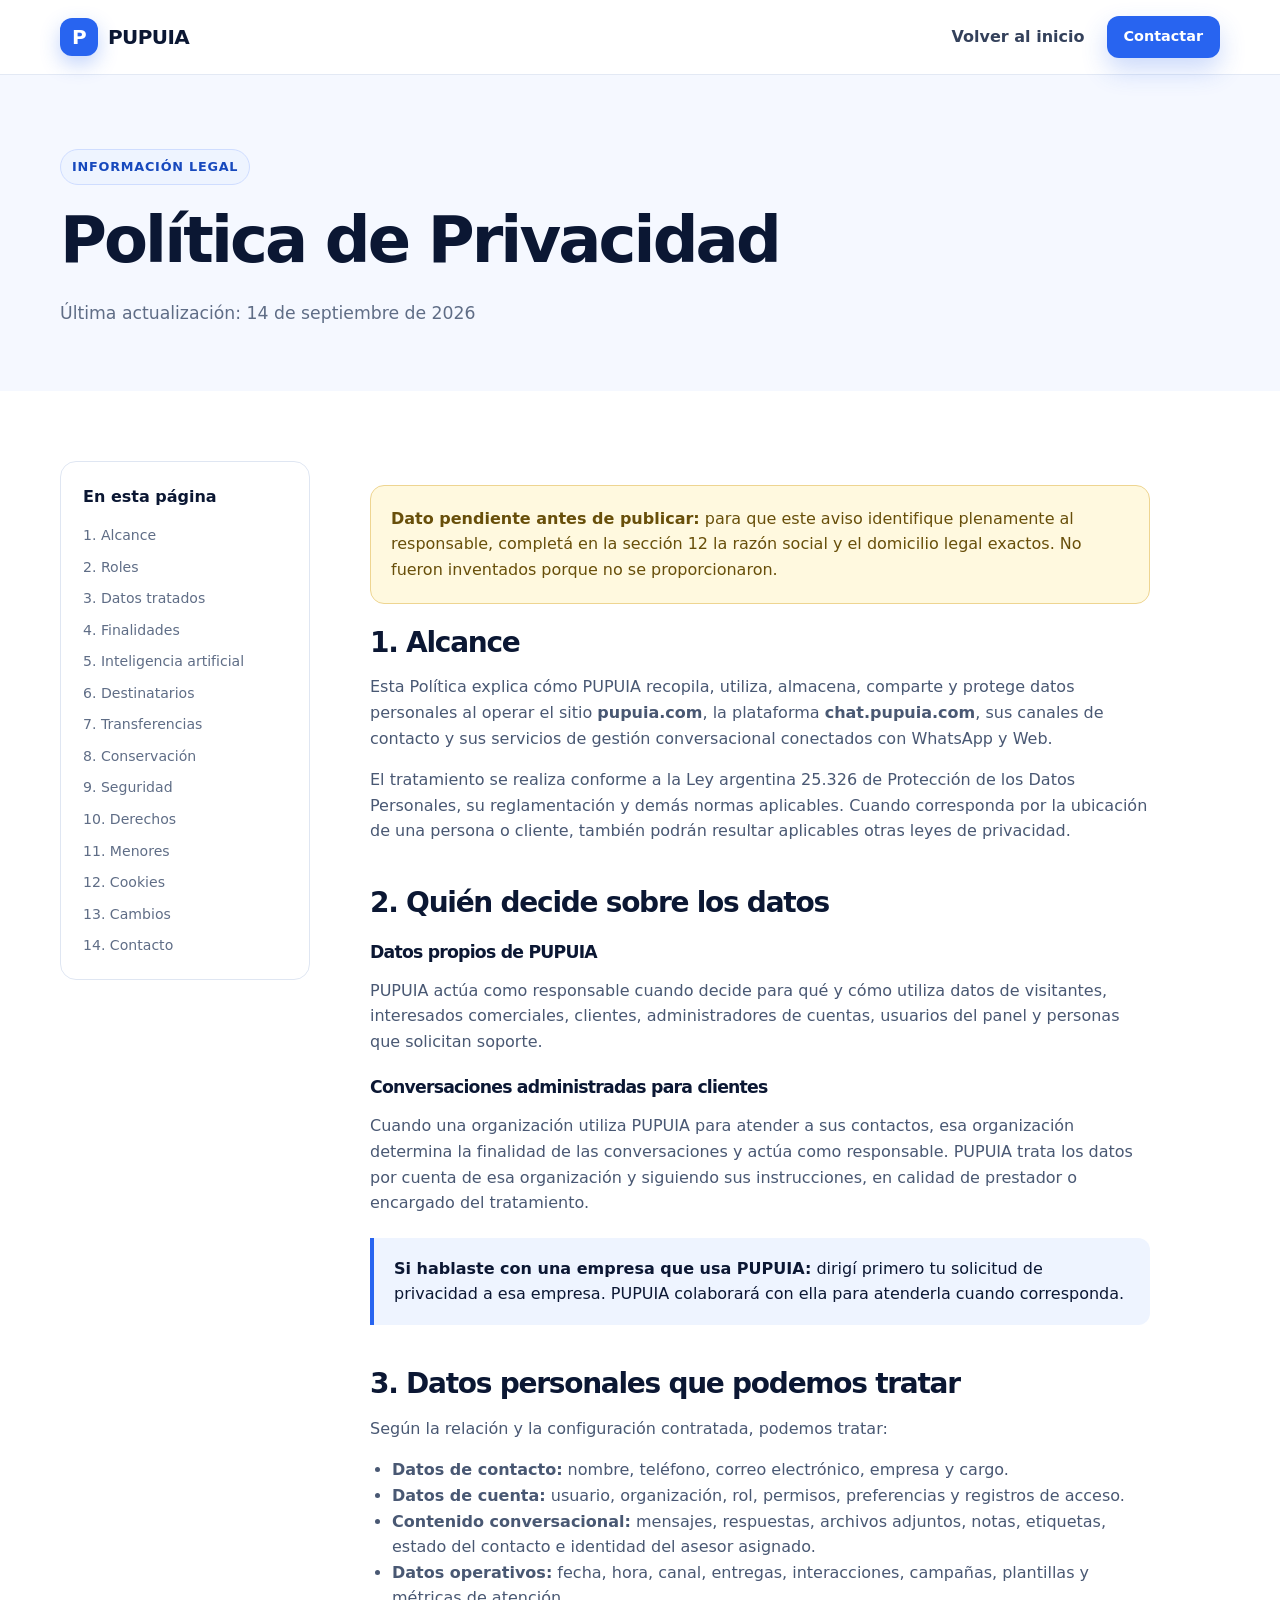
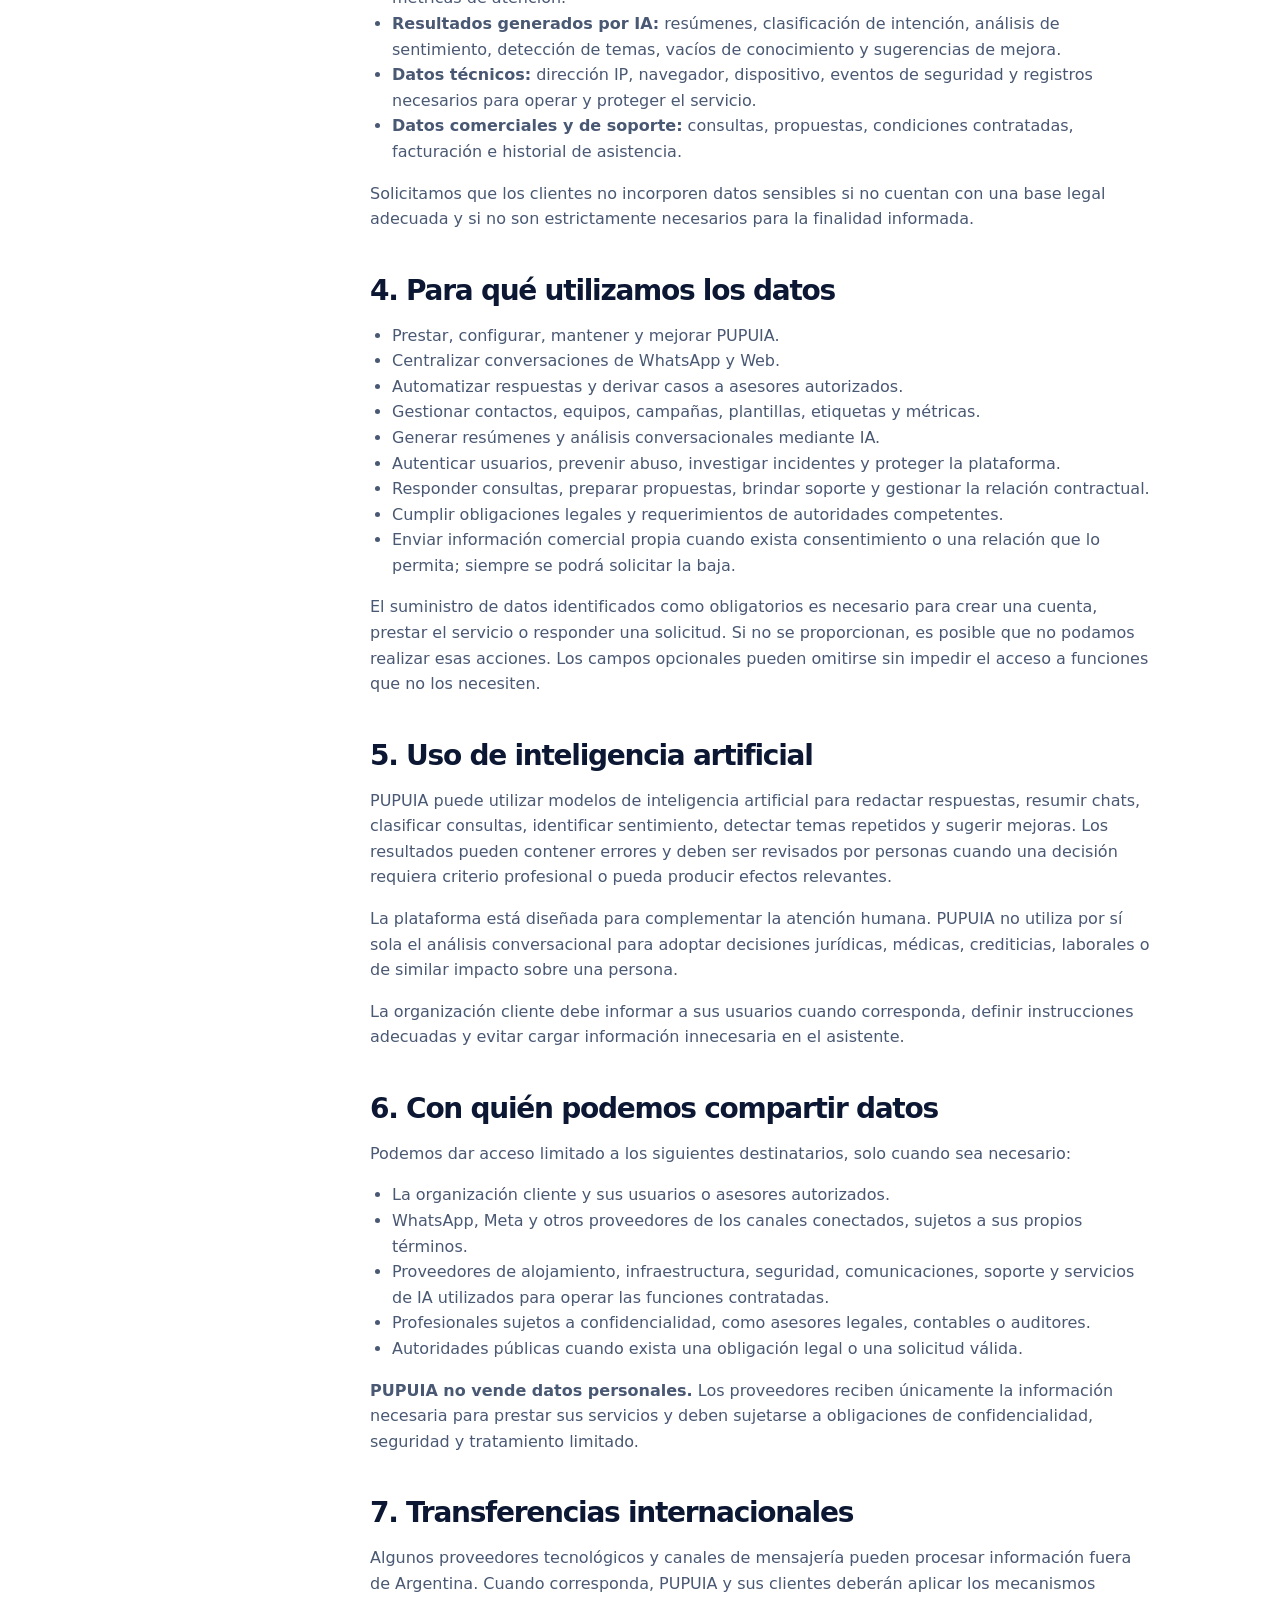
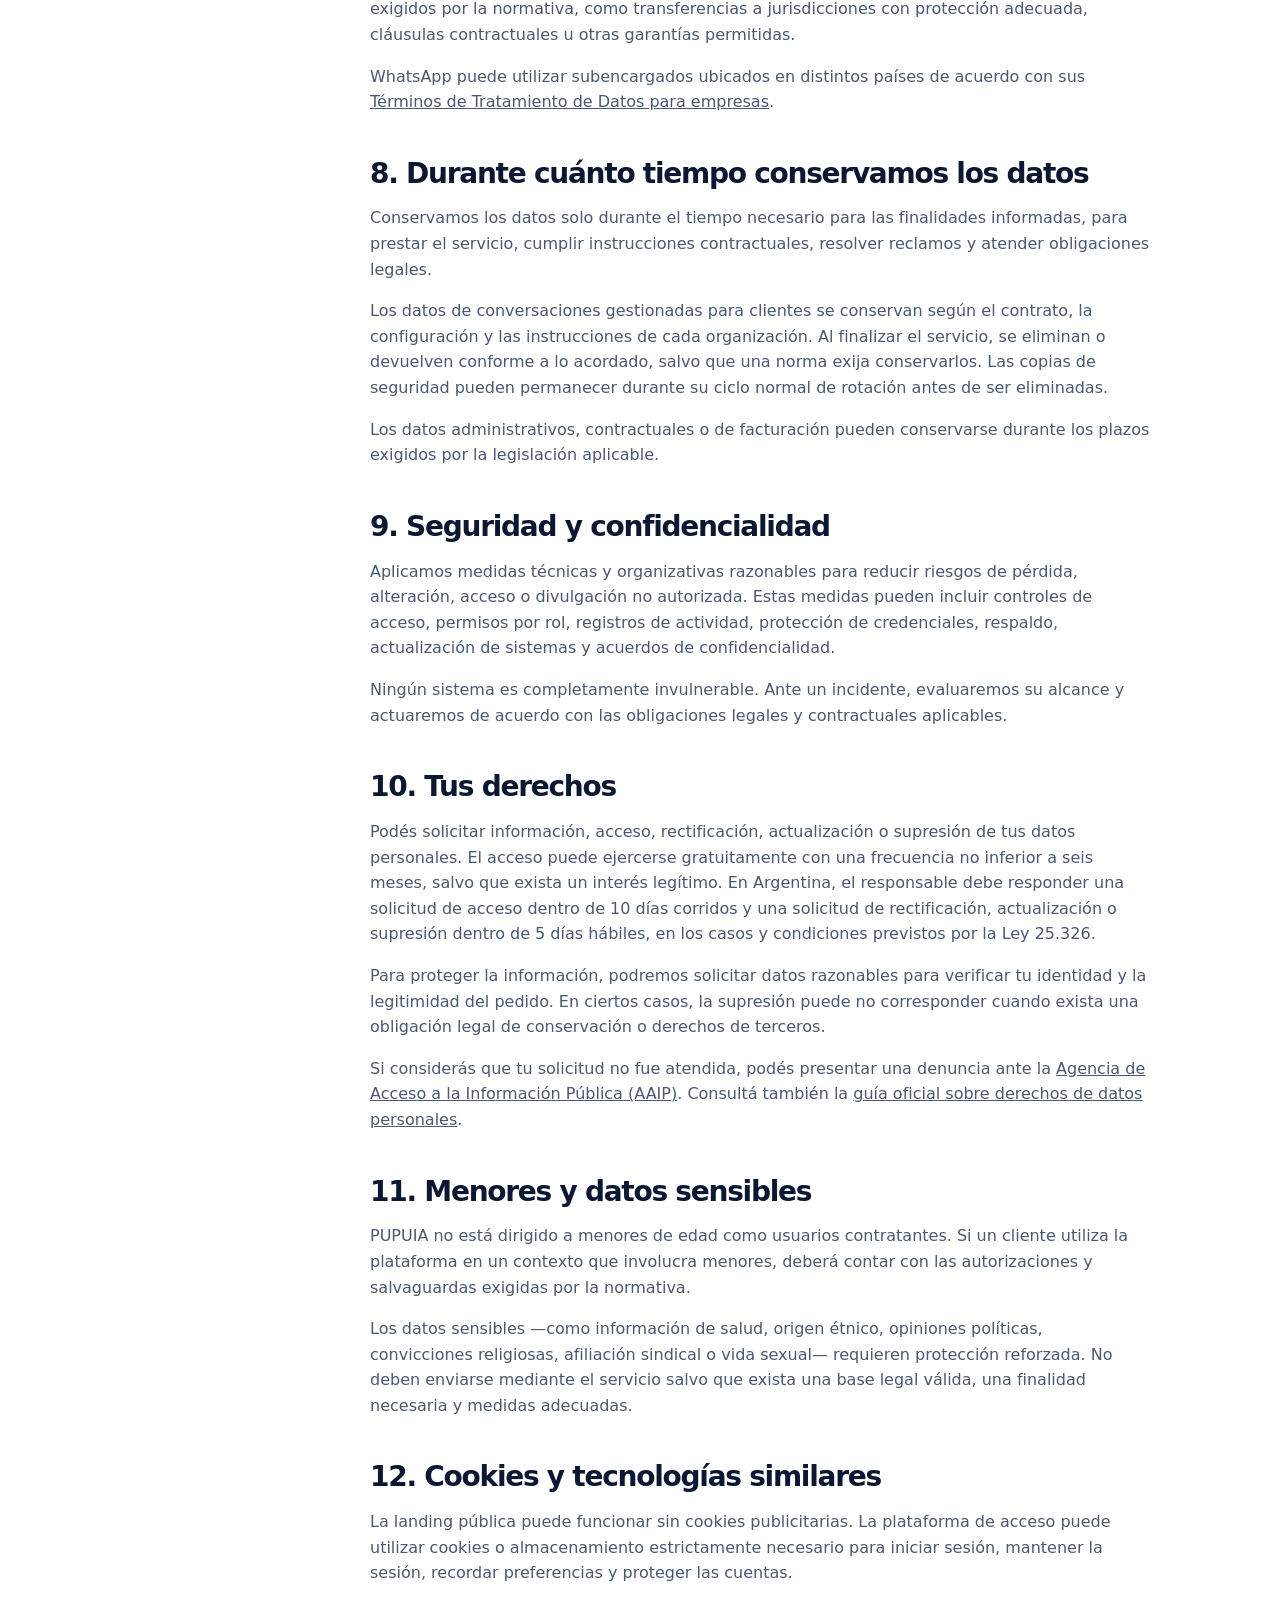
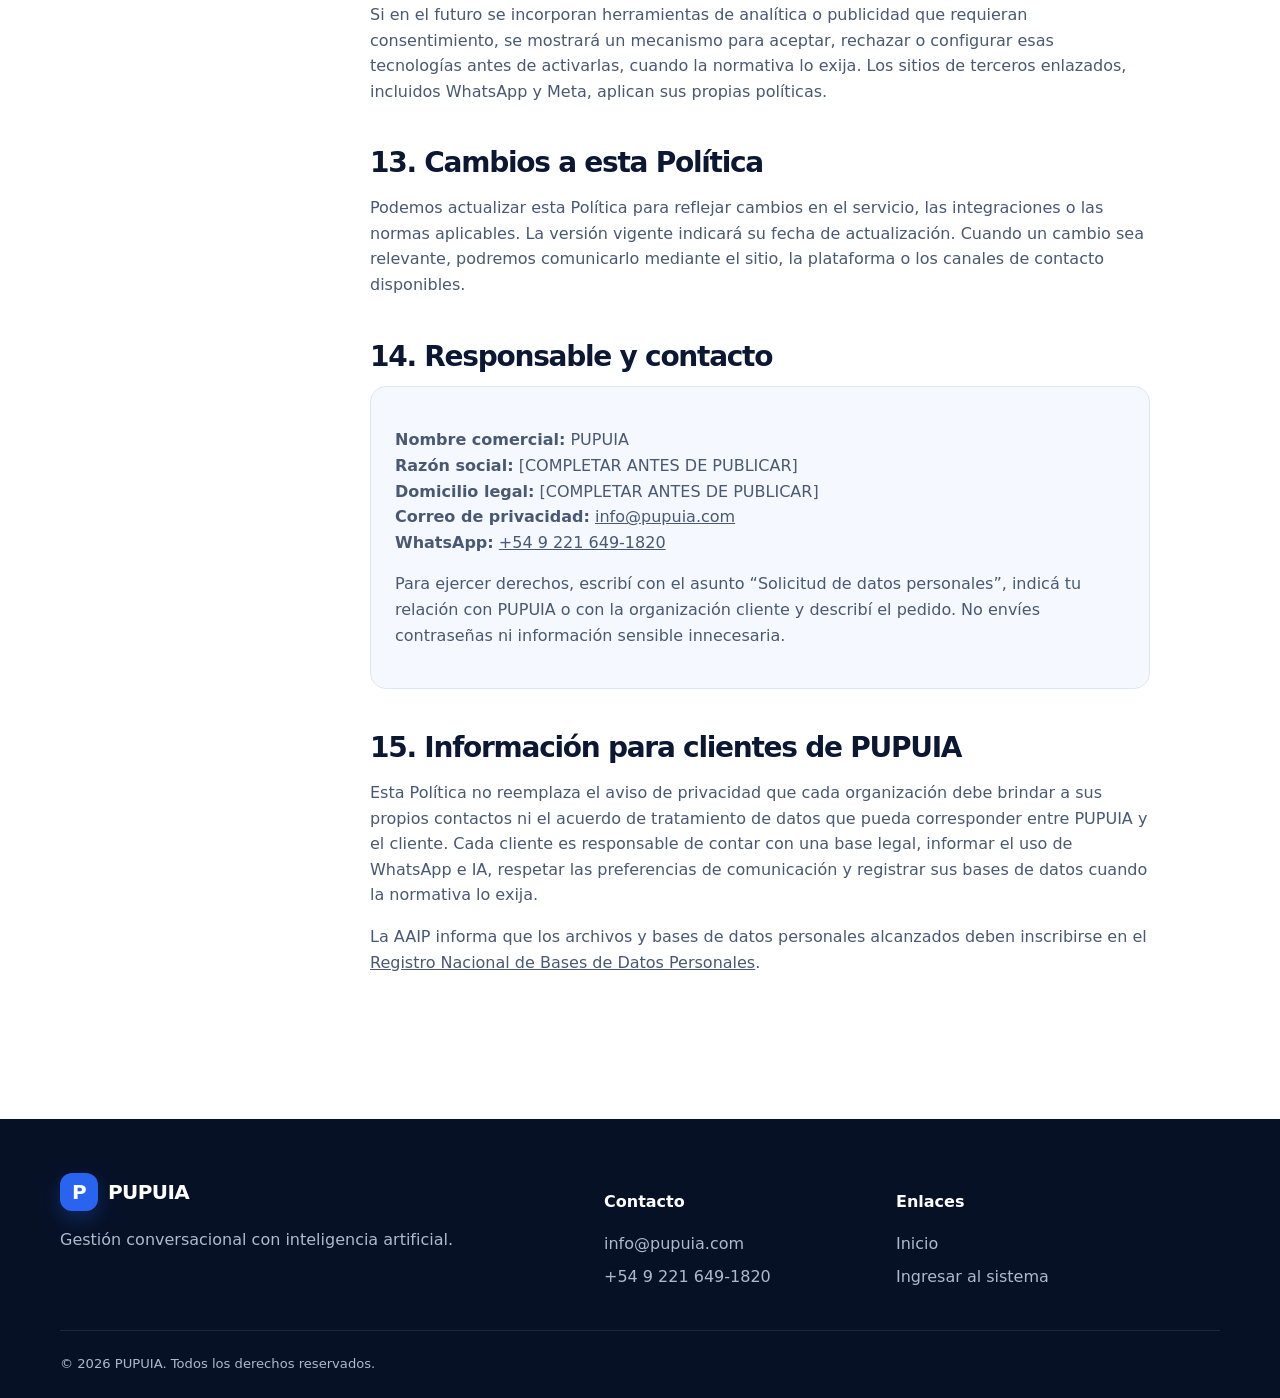
==== privacidad.html @ 98a97398 "Add PUPUIA landing site" ====
<!doctype html>
<html lang="es-AR">
<head>
  <meta charset="utf-8">
  <meta name="viewport" content="width=device-width, initial-scale=1">
  <title>Política de Privacidad | PUPUIA</title>
  <meta name="description" content="Conocé cómo PUPUIA recopila, utiliza, protege y conserva datos personales en su sitio, plataforma y servicios conectados con WhatsApp y Web.">
  <meta name="robots" content="index,follow">
  <meta name="theme-color" content="#2864f0">
  <link rel="canonical" href="https://pupuia.com/privacidad.html">
  <link rel="icon" type="image/svg+xml" href="data:image/svg+xml,%3Csvg xmlns='http://www.w3.org/2000/svg' viewBox='0 0 64 64'%3E%3Crect width='64' height='64' rx='18' fill='%232864f0'/%3E%3Cpath d='M18 20h28v18H31l-9 7v-7h-4z' fill='white'/%3E%3C/svg%3E">
  <link rel="stylesheet" href="styles.css">
  <script type="application/ld+json">
  {"@context":"https://schema.org","@type":"WebPage","name":"Política de Privacidad de PUPUIA","url":"https://pupuia.com/privacidad.html","dateModified":"2026-09-14","inLanguage":"es-AR","isPartOf":{"@type":"WebSite","name":"PUPUIA","url":"https://pupuia.com/"}}
  </script>
</head>
<body>
  <a class="skip-link" href="#politica">Saltar al contenido</a>
  <header class="site-header">
    <nav class="container nav" aria-label="Navegación principal">
      <a class="brand" href="index.html"><span class="brand-mark">P</span><span>PUPUIA</span></a>
      <div class="legal-nav"><a href="index.html">Volver al inicio</a><a class="btn btn-primary btn-sm" href="https://wa.me/5492216491820?text=Hola%20PUPUIA%2C%20tengo%20una%20consulta%20sobre%20privacidad" target="_blank" rel="noopener noreferrer">Contactar</a></div>
    </nav>
  </header>

  <main id="politica">
    <section class="legal-hero">
      <div class="container"><p class="eyebrow">Información legal</p><h1>Política de Privacidad</h1><p class="lead">Última actualización: 14 de septiembre de 2026</p></div>
    </section>

    <div class="container legal-layout">
      <aside class="legal-toc" aria-label="Contenido de la política"><strong>En esta página</strong><a href="#alcance">1. Alcance</a><a href="#roles">2. Roles</a><a href="#datos">3. Datos tratados</a><a href="#finalidades">4. Finalidades</a><a href="#ia">5. Inteligencia artificial</a><a href="#destinatarios">6. Destinatarios</a><a href="#transferencias">7. Transferencias</a><a href="#conservacion">8. Conservación</a><a href="#seguridad">9. Seguridad</a><a href="#derechos">10. Derechos</a><a href="#menores">11. Menores</a><a href="#cookies">12. Cookies</a><a href="#cambios">13. Cambios</a><a href="#contacto">14. Contacto</a></aside>

      <article class="legal-content">
        <div class="legal-warning"><strong>Dato pendiente antes de publicar:</strong> para que este aviso identifique plenamente al responsable, completá en la sección 12 la razón social y el domicilio legal exactos. No fueron inventados porque no se proporcionaron.</div>

        <section id="alcance"><h2>1. Alcance</h2><p>Esta Política explica cómo PUPUIA recopila, utiliza, almacena, comparte y protege datos personales al operar el sitio <strong>pupuia.com</strong>, la plataforma <strong>chat.pupuia.com</strong>, sus canales de contacto y sus servicios de gestión conversacional conectados con WhatsApp y Web.</p><p>El tratamiento se realiza conforme a la Ley argentina 25.326 de Protección de los Datos Personales, su reglamentación y demás normas aplicables. Cuando corresponda por la ubicación de una persona o cliente, también podrán resultar aplicables otras leyes de privacidad.</p></section>

        <section id="roles"><h2>2. Quién decide sobre los datos</h2><h3>Datos propios de PUPUIA</h3><p>PUPUIA actúa como responsable cuando decide para qué y cómo utiliza datos de visitantes, interesados comerciales, clientes, administradores de cuentas, usuarios del panel y personas que solicitan soporte.</p><h3>Conversaciones administradas para clientes</h3><p>Cuando una organización utiliza PUPUIA para atender a sus contactos, esa organización determina la finalidad de las conversaciones y actúa como responsable. PUPUIA trata los datos por cuenta de esa organización y siguiendo sus instrucciones, en calidad de prestador o encargado del tratamiento.</p><div class="legal-note"><strong>Si hablaste con una empresa que usa PUPUIA:</strong> dirigí primero tu solicitud de privacidad a esa empresa. PUPUIA colaborará con ella para atenderla cuando corresponda.</div></section>

        <section id="datos"><h2>3. Datos personales que podemos tratar</h2><p>Según la relación y la configuración contratada, podemos tratar:</p><ul><li><strong>Datos de contacto:</strong> nombre, teléfono, correo electrónico, empresa y cargo.</li><li><strong>Datos de cuenta:</strong> usuario, organización, rol, permisos, preferencias y registros de acceso.</li><li><strong>Contenido conversacional:</strong> mensajes, respuestas, archivos adjuntos, notas, etiquetas, estado del contacto e identidad del asesor asignado.</li><li><strong>Datos operativos:</strong> fecha, hora, canal, entregas, interacciones, campañas, plantillas y métricas de atención.</li><li><strong>Resultados generados por IA:</strong> resúmenes, clasificación de intención, análisis de sentimiento, detección de temas, vacíos de conocimiento y sugerencias de mejora.</li><li><strong>Datos técnicos:</strong> dirección IP, navegador, dispositivo, eventos de seguridad y registros necesarios para operar y proteger el servicio.</li><li><strong>Datos comerciales y de soporte:</strong> consultas, propuestas, condiciones contratadas, facturación e historial de asistencia.</li></ul><p>Solicitamos que los clientes no incorporen datos sensibles si no cuentan con una base legal adecuada y si no son estrictamente necesarios para la finalidad informada.</p></section>

        <section id="finalidades"><h2>4. Para qué utilizamos los datos</h2><ul><li>Prestar, configurar, mantener y mejorar PUPUIA.</li><li>Centralizar conversaciones de WhatsApp y Web.</li><li>Automatizar respuestas y derivar casos a asesores autorizados.</li><li>Gestionar contactos, equipos, campañas, plantillas, etiquetas y métricas.</li><li>Generar resúmenes y análisis conversacionales mediante IA.</li><li>Autenticar usuarios, prevenir abuso, investigar incidentes y proteger la plataforma.</li><li>Responder consultas, preparar propuestas, brindar soporte y gestionar la relación contractual.</li><li>Cumplir obligaciones legales y requerimientos de autoridades competentes.</li><li>Enviar información comercial propia cuando exista consentimiento o una relación que lo permita; siempre se podrá solicitar la baja.</li></ul><p>El suministro de datos identificados como obligatorios es necesario para crear una cuenta, prestar el servicio o responder una solicitud. Si no se proporcionan, es posible que no podamos realizar esas acciones. Los campos opcionales pueden omitirse sin impedir el acceso a funciones que no los necesiten.</p></section>

        <section id="ia"><h2>5. Uso de inteligencia artificial</h2><p>PUPUIA puede utilizar modelos de inteligencia artificial para redactar respuestas, resumir chats, clasificar consultas, identificar sentimiento, detectar temas repetidos y sugerir mejoras. Los resultados pueden contener errores y deben ser revisados por personas cuando una decisión requiera criterio profesional o pueda producir efectos relevantes.</p><p>La plataforma está diseñada para complementar la atención humana. PUPUIA no utiliza por sí sola el análisis conversacional para adoptar decisiones jurídicas, médicas, crediticias, laborales o de similar impacto sobre una persona.</p><p>La organización cliente debe informar a sus usuarios cuando corresponda, definir instrucciones adecuadas y evitar cargar información innecesaria en el asistente.</p></section>

        <section id="destinatarios"><h2>6. Con quién podemos compartir datos</h2><p>Podemos dar acceso limitado a los siguientes destinatarios, solo cuando sea necesario:</p><ul><li>La organización cliente y sus usuarios o asesores autorizados.</li><li>WhatsApp, Meta y otros proveedores de los canales conectados, sujetos a sus propios términos.</li><li>Proveedores de alojamiento, infraestructura, seguridad, comunicaciones, soporte y servicios de IA utilizados para operar las funciones contratadas.</li><li>Profesionales sujetos a confidencialidad, como asesores legales, contables o auditores.</li><li>Autoridades públicas cuando exista una obligación legal o una solicitud válida.</li></ul><p><strong>PUPUIA no vende datos personales.</strong> Los proveedores reciben únicamente la información necesaria para prestar sus servicios y deben sujetarse a obligaciones de confidencialidad, seguridad y tratamiento limitado.</p></section>

        <section id="transferencias"><h2>7. Transferencias internacionales</h2><p>Algunos proveedores tecnológicos y canales de mensajería pueden procesar información fuera de Argentina. Cuando corresponda, PUPUIA y sus clientes deberán aplicar los mecanismos exigidos por la normativa, como transferencias a jurisdicciones con protección adecuada, cláusulas contractuales u otras garantías permitidas.</p><p>WhatsApp puede utilizar subencargados ubicados en distintos países de acuerdo con sus <a href="https://www.whatsapp.com/legal/business-data-processing-terms" target="_blank" rel="noopener noreferrer">Términos de Tratamiento de Datos para empresas</a>.</p></section>

        <section id="conservacion"><h2>8. Durante cuánto tiempo conservamos los datos</h2><p>Conservamos los datos solo durante el tiempo necesario para las finalidades informadas, para prestar el servicio, cumplir instrucciones contractuales, resolver reclamos y atender obligaciones legales.</p><p>Los datos de conversaciones gestionadas para clientes se conservan según el contrato, la configuración y las instrucciones de cada organización. Al finalizar el servicio, se eliminan o devuelven conforme a lo acordado, salvo que una norma exija conservarlos. Las copias de seguridad pueden permanecer durante su ciclo normal de rotación antes de ser eliminadas.</p><p>Los datos administrativos, contractuales o de facturación pueden conservarse durante los plazos exigidos por la legislación aplicable.</p></section>

        <section id="seguridad"><h2>9. Seguridad y confidencialidad</h2><p>Aplicamos medidas técnicas y organizativas razonables para reducir riesgos de pérdida, alteración, acceso o divulgación no autorizada. Estas medidas pueden incluir controles de acceso, permisos por rol, registros de actividad, protección de credenciales, respaldo, actualización de sistemas y acuerdos de confidencialidad.</p><p>Ningún sistema es completamente invulnerable. Ante un incidente, evaluaremos su alcance y actuaremos de acuerdo con las obligaciones legales y contractuales aplicables.</p></section>

        <section id="derechos"><h2>10. Tus derechos</h2><p>Podés solicitar información, acceso, rectificación, actualización o supresión de tus datos personales. El acceso puede ejercerse gratuitamente con una frecuencia no inferior a seis meses, salvo que exista un interés legítimo. En Argentina, el responsable debe responder una solicitud de acceso dentro de 10 días corridos y una solicitud de rectificación, actualización o supresión dentro de 5 días hábiles, en los casos y condiciones previstos por la Ley 25.326.</p><p>Para proteger la información, podremos solicitar datos razonables para verificar tu identidad y la legitimidad del pedido. En ciertos casos, la supresión puede no corresponder cuando exista una obligación legal de conservación o derechos de terceros.</p><p>Si considerás que tu solicitud no fue atendida, podés presentar una denuncia ante la <a href="https://www.argentina.gob.ar/aaip" target="_blank" rel="noopener noreferrer">Agencia de Acceso a la Información Pública (AAIP)</a>. Consultá también la <a href="https://www.argentina.gob.ar/aaip/datospersonales/derechos" target="_blank" rel="noopener noreferrer">guía oficial sobre derechos de datos personales</a>.</p></section>

        <section id="menores"><h2>11. Menores y datos sensibles</h2><p>PUPUIA no está dirigido a menores de edad como usuarios contratantes. Si un cliente utiliza la plataforma en un contexto que involucra menores, deberá contar con las autorizaciones y salvaguardas exigidas por la normativa.</p><p>Los datos sensibles —como información de salud, origen étnico, opiniones políticas, convicciones religiosas, afiliación sindical o vida sexual— requieren protección reforzada. No deben enviarse mediante el servicio salvo que exista una base legal válida, una finalidad necesaria y medidas adecuadas.</p></section>

        <section id="cookies"><h2>12. Cookies y tecnologías similares</h2><p>La landing pública puede funcionar sin cookies publicitarias. La plataforma de acceso puede utilizar cookies o almacenamiento estrictamente necesario para iniciar sesión, mantener la sesión, recordar preferencias y proteger las cuentas.</p><p>Si en el futuro se incorporan herramientas de analítica o publicidad que requieran consentimiento, se mostrará un mecanismo para aceptar, rechazar o configurar esas tecnologías antes de activarlas, cuando la normativa lo exija. Los sitios de terceros enlazados, incluidos WhatsApp y Meta, aplican sus propias políticas.</p></section>

        <section id="cambios"><h2>13. Cambios a esta Política</h2><p>Podemos actualizar esta Política para reflejar cambios en el servicio, las integraciones o las normas aplicables. La versión vigente indicará su fecha de actualización. Cuando un cambio sea relevante, podremos comunicarlo mediante el sitio, la plataforma o los canales de contacto disponibles.</p></section>

        <section id="contacto"><h2>14. Responsable y contacto</h2><div class="legal-contact"><p><strong>Nombre comercial:</strong> PUPUIA<br><strong>Razón social:</strong> [COMPLETAR ANTES DE PUBLICAR]<br><strong>Domicilio legal:</strong> [COMPLETAR ANTES DE PUBLICAR]<br><strong>Correo de privacidad:</strong> <a href="mailto:info@pupuia.com">info@pupuia.com</a><br><strong>WhatsApp:</strong> <a href="https://wa.me/5492216491820" target="_blank" rel="noopener noreferrer">+54 9 221 649-1820</a></p><p>Para ejercer derechos, escribí con el asunto “Solicitud de datos personales”, indicá tu relación con PUPUIA o con la organización cliente y describí el pedido. No envíes contraseñas ni información sensible innecesaria.</p></div></section>

        <section><h2>15. Información para clientes de PUPUIA</h2><p>Esta Política no reemplaza el aviso de privacidad que cada organización debe brindar a sus propios contactos ni el acuerdo de tratamiento de datos que pueda corresponder entre PUPUIA y el cliente. Cada cliente es responsable de contar con una base legal, informar el uso de WhatsApp e IA, respetar las preferencias de comunicación y registrar sus bases de datos cuando la normativa lo exija.</p><p>La AAIP informa que los archivos y bases de datos personales alcanzados deben inscribirse en el <a href="https://www.argentina.gob.ar/aaip/datospersonales/tramites" target="_blank" rel="noopener noreferrer">Registro Nacional de Bases de Datos Personales</a>.</p></section>
      </article>
    </div>
  </main>

  <footer class="site-footer"><div class="container"><div class="footer-grid"><div><a class="brand" href="index.html"><span class="brand-mark">P</span><span>PUPUIA</span></a><p>Gestión conversacional con inteligencia artificial.</p></div><div><p class="footer-title">Contacto</p><div class="footer-links"><a href="mailto:info@pupuia.com">info@pupuia.com</a><a href="https://wa.me/5492216491820" target="_blank" rel="noopener noreferrer">+54 9 221 649-1820</a></div></div><div><p class="footer-title">Enlaces</p><div class="footer-links"><a href="index.html">Inicio</a><a href="https://chat.pupuia.com" target="_blank" rel="noopener noreferrer">Ingresar al sistema</a></div></div></div><div class="copyright">© <span data-year>2026</span> PUPUIA. Todos los derechos reservados.</div></div></footer>
  <script src="script.js" defer></script>
</body>
</html>
---- styles.css ----
:root {
  --ink: #0b1733;
  --muted: #5f6d86;
  --line: #dfe6f2;
  --soft: #f5f8ff;
  --blue: #2864f0;
  --blue-dark: #1749bd;
  --cyan: #25c7d9;
  --green: #16a36a;
  --white: #ffffff;
  --radius: 22px;
  --shadow: 0 24px 70px rgba(22, 54, 118, .13);
}

* { box-sizing: border-box; }
html { scroll-behavior: smooth; }
body {
  margin: 0;
  color: var(--ink);
  background: var(--white);
  font-family: Inter, ui-sans-serif, system-ui, -apple-system, BlinkMacSystemFont, "Segoe UI", sans-serif;
  font-size: 16px;
  line-height: 1.6;
  -webkit-font-smoothing: antialiased;
}
a { color: inherit; }
img, svg { display: block; max-width: 100%; }
button, a { -webkit-tap-highlight-color: transparent; }
.container { width: min(1160px, calc(100% - 40px)); margin-inline: auto; }
.skip-link { position: fixed; top: -80px; left: 16px; z-index: 1000; padding: 10px 14px; background: var(--ink); color: #fff; border-radius: 10px; }
.skip-link:focus { top: 12px; }

.site-header { position: sticky; top: 0; z-index: 50; background: rgba(255,255,255,.88); border-bottom: 1px solid rgba(223,230,242,.85); backdrop-filter: blur(16px); }
.nav { min-height: 74px; display: flex; align-items: center; justify-content: space-between; gap: 24px; }
.brand { display: inline-flex; align-items: center; gap: 10px; text-decoration: none; font-weight: 850; letter-spacing: -.03em; font-size: 1.25rem; }
.brand-mark { width: 38px; height: 38px; display: grid; place-items: center; border-radius: 12px; color: #fff; background: var(--blue); box-shadow: 0 8px 20px rgba(40,100,240,.28); font-weight: 900; }
.nav-links { display: flex; align-items: center; gap: 28px; }
.nav-links > a { color: #34415b; font-weight: 650; text-decoration: none; font-size: .94rem; }
.nav-links > a:hover { color: var(--blue); }
.nav-toggle { display: none; border: 0; background: transparent; padding: 8px; font: inherit; font-weight: 800; color: var(--ink); }

.btn { display: inline-flex; align-items: center; justify-content: center; gap: 9px; min-height: 50px; padding: 0 20px; border: 1px solid transparent; border-radius: 14px; text-decoration: none; font-weight: 800; transition: transform .2s ease, box-shadow .2s ease, background .2s ease; }
.btn:hover { transform: translateY(-2px); }
.btn-primary { color: #fff !important; background: var(--blue); box-shadow: 0 12px 26px rgba(40,100,240,.24); }
.btn-primary:hover { background: var(--blue-dark); box-shadow: 0 16px 30px rgba(40,100,240,.3); }
.btn-secondary { background: #fff; border-color: var(--line); color: var(--ink); }
.btn-secondary:hover { border-color: #b8c8e4; box-shadow: 0 10px 24px rgba(22,54,118,.08); }
.btn-sm { min-height: 42px; padding-inline: 16px; border-radius: 12px; font-size: .9rem; }

.hero { overflow: hidden; position: relative; padding: 92px 0 74px; background: radial-gradient(circle at 85% 12%, rgba(37,199,217,.13), transparent 26%), radial-gradient(circle at 12% 22%, rgba(40,100,240,.12), transparent 28%), linear-gradient(180deg,#fff 0%,#f7f9ff 100%); }
.hero-grid { display: grid; grid-template-columns: .92fr 1.08fr; align-items: center; gap: 64px; }
.eyebrow { display: inline-flex; align-items: center; gap: 8px; margin: 0 0 20px; padding: 7px 11px; border: 1px solid #cfddff; border-radius: 999px; color: var(--blue-dark); background: #eef4ff; font-size: .8rem; font-weight: 850; letter-spacing: .06em; text-transform: uppercase; }
.eyebrow-dot { width: 7px; height: 7px; border-radius: 50%; background: var(--green); box-shadow: 0 0 0 5px rgba(22,163,106,.11); }
h1, h2, h3 { margin-top: 0; letter-spacing: -.045em; line-height: 1.1; }
h1 { max-width: 680px; margin-bottom: 24px; font-size: clamp(2.65rem, 6vw, 5.15rem); }
h1 span { color: var(--blue); }
.hero-copy { max-width: 620px; margin: 0 0 30px; color: var(--muted); font-size: clamp(1.05rem, 1.8vw, 1.22rem); }
.hero-actions { display: flex; flex-wrap: wrap; gap: 12px; }
.microcopy { margin: 15px 0 0; color: #748099; font-size: .86rem; }

.product-window { position: relative; border: 1px solid #d8e1f1; border-radius: 26px; background: #fff; box-shadow: var(--shadow); overflow: hidden; transform: perspective(1100px) rotateY(-3deg) rotateX(1deg); }
.window-bar { display: flex; align-items: center; justify-content: space-between; min-height: 46px; padding: 0 16px; border-bottom: 1px solid var(--line); background: #fbfcff; }
.window-dots { display: flex; gap: 6px; }
.window-dots i { width: 8px; height: 8px; border-radius: 50%; background: #cad4e5; }
.secure-label { color: #69758d; font-size: .72rem; font-weight: 750; }
.dashboard { min-height: 470px; display: grid; grid-template-columns: 150px 210px 1fr; }
.dash-side { padding: 18px 12px; border-right: 1px solid var(--line); background: #fbfcff; }
.dash-brand { display: flex; align-items: center; gap: 8px; margin-bottom: 22px; font-size: .75rem; font-weight: 850; }
.dash-brand b { display: grid; place-items: center; width: 25px; height: 25px; border-radius: 8px; background: var(--blue); color: #fff; }
.dash-menu { display: grid; gap: 7px; }
.dash-menu span { padding: 9px 10px; border-radius: 8px; color: #67738c; font-size: .68rem; font-weight: 720; }
.dash-menu .active { color: var(--blue); background: #eaf1ff; }
.conversation-list { border-right: 1px solid var(--line); background: #fff; }
.list-head { padding: 17px 14px 12px; font-size: .77rem; font-weight: 850; }
.search-faux { margin: 0 12px 10px; padding: 8px 10px; border: 1px solid var(--line); border-radius: 8px; color: #8993a7; font-size: .62rem; }
.person { display: grid; grid-template-columns: 32px 1fr auto; gap: 8px; align-items: center; padding: 13px 12px; border-top: 1px solid #edf1f7; }
.person.active { background: #f4f7ff; }
.avatar { display: grid; place-items: center; width: 32px; height: 32px; border-radius: 50%; color: var(--blue-dark); background: #e6eeff; font-size: .65rem; font-weight: 850; }
.person b { display: block; font-size: .65rem; }
.person small { display: block; max-width: 110px; overflow: hidden; color: #7c879c; font-size: .55rem; white-space: nowrap; text-overflow: ellipsis; }
.badge { min-width: 19px; padding: 2px 5px; border-radius: 999px; color: #fff; background: var(--blue); text-align: center; font-size: .52rem; font-weight: 850; }
.chat-panel { display: flex; flex-direction: column; background: #f8faff; }
.chat-head { display: flex; justify-content: space-between; align-items: center; padding: 17px; border-bottom: 1px solid var(--line); background: #fff; }
.chat-head b { font-size: .72rem; }
.status { color: var(--green); font-size: .58rem; font-weight: 800; }
.messages { flex: 1; display: flex; flex-direction: column; gap: 10px; padding: 20px 16px; }
.bubble { max-width: 84%; padding: 10px 12px; border-radius: 13px 13px 13px 4px; background: #fff; box-shadow: 0 5px 15px rgba(26,54,105,.07); font-size: .62rem; }
.bubble.out { align-self: flex-end; border-radius: 13px 13px 4px 13px; color: #fff; background: var(--blue); }
.ai-note { margin: auto 15px 15px; padding: 12px; border: 1px solid #cfe0ff; border-radius: 12px; color: #41506e; background: #eef4ff; font-size: .59rem; }
.ai-note b { color: var(--blue-dark); }

.trust-bar { padding: 26px 0; border-top: 1px solid #eef2f8; border-bottom: 1px solid #eef2f8; background: #fff; }
.trust-grid { display: grid; grid-template-columns: repeat(3, 1fr); gap: 20px; }
.trust-item { display: flex; align-items: center; justify-content: center; gap: 10px; color: #526078; font-size: .93rem; font-weight: 700; }
.check { display: grid; place-items: center; width: 25px; height: 25px; border-radius: 50%; color: #fff; background: var(--green); font-size: .78rem; }

.section { padding: 102px 0; }
.section-soft { background: var(--soft); }
.section-dark { color: #fff; background: var(--ink); }
.section-head { max-width: 760px; margin: 0 auto 54px; text-align: center; }
.section-head.left { margin-left: 0; text-align: left; }
.kicker { margin: 0 0 12px; color: var(--blue); font-size: .78rem; font-weight: 900; letter-spacing: .1em; text-transform: uppercase; }
.section-dark .kicker { color: #76dded; }
h2 { margin-bottom: 18px; font-size: clamp(2rem, 4vw, 3.35rem); }
.section-head p, .lead { color: var(--muted); font-size: 1.08rem; }
.section-dark .section-head p, .section-dark .lead { color: #bac5d9; }

.answer-card { display: grid; grid-template-columns: 1fr auto; gap: 32px; align-items: center; margin-bottom: 42px; padding: 32px; border: 1px solid #d8e3f4; border-radius: var(--radius); background: linear-gradient(135deg,#fff,#f0f5ff); }
.answer-card h2 { margin-bottom: 10px; font-size: clamp(1.75rem,3vw,2.45rem); }
.answer-card p { max-width: 800px; margin: 0; color: var(--muted); }
.channel-stack { display: flex; gap: 8px; }
.channel { padding: 8px 12px; border-radius: 999px; color: #fff; background: var(--blue); font-size: .78rem; font-weight: 850; }
.channel.web { color: var(--ink); border: 1px solid var(--line); background: #fff; }

.features { display: grid; grid-template-columns: repeat(3, 1fr); gap: 18px; }
.feature { padding: 28px; border: 1px solid var(--line); border-radius: 18px; background: #fff; transition: transform .2s ease, box-shadow .2s ease; }
.feature:hover { transform: translateY(-4px); box-shadow: 0 18px 40px rgba(22,54,118,.1); }
.feature-icon { display: grid; place-items: center; width: 44px; height: 44px; margin-bottom: 20px; border-radius: 13px; color: var(--blue); background: #eaf1ff; font-size: .75rem; font-weight: 900; letter-spacing: .03em; }
.feature h3 { margin-bottom: 10px; font-size: 1.17rem; }
.feature p { margin: 0; color: var(--muted); font-size: .94rem; }

.integrations { display: grid; grid-template-columns: .92fr 1.08fr; align-items: center; gap: 70px; }
.soon { display: inline-flex; margin-bottom: 18px; padding: 7px 11px; border-radius: 999px; color: #9eefff; background: rgba(37,199,217,.13); font-size: .75rem; font-weight: 900; letter-spacing: .07em; text-transform: uppercase; }
.integration-board { display: grid; grid-template-columns: repeat(2, 1fr); gap: 14px; }
.integration-card { min-height: 128px; padding: 20px; border: 1px solid rgba(255,255,255,.12); border-radius: 18px; background: rgba(255,255,255,.06); }
.integration-card strong { display: block; margin-bottom: 8px; }
.integration-card small { color: #bac5d9; }
.integration-card.live { border-color: rgba(85,230,177,.38); background: rgba(22,163,106,.11); }
.integration-card.pending { border-style: dashed; }
.state { display: inline-block; margin-top: 13px; padding: 4px 8px; border-radius: 999px; background: rgba(255,255,255,.1); font-size: .65rem; font-weight: 800; }

.steps { display: grid; grid-template-columns: repeat(3, 1fr); gap: 34px; }
.step { position: relative; padding: 28px 26px; border-left: 2px solid #dce5f5; }
.step-no { margin-bottom: 18px; color: var(--blue); font-size: 2.2rem; font-weight: 900; line-height: 1; letter-spacing: -.06em; }
.step h3 { margin-bottom: 10px; }
.step p { margin: 0; color: var(--muted); }

.use-cases { display: grid; grid-template-columns: repeat(5, 1fr); gap: 12px; }
.use-case { padding: 22px 16px; border: 1px solid var(--line); border-radius: 16px; background: #fff; text-align: center; font-weight: 800; }
.use-case small { display: block; margin-top: 6px; color: var(--muted); font-weight: 500; }

.insight-grid { display: grid; grid-template-columns: 1fr 1fr; gap: 22px; }
.insight-card { padding: 28px; border: 1px solid var(--line); border-radius: var(--radius); background: #fff; }
.insight-card h3 { margin-bottom: 12px; }
.insight-card p { margin: 0; color: var(--muted); }
.mini-alerts { display: grid; gap: 9px; margin-top: 20px; }
.mini-alert { display: flex; justify-content: space-between; gap: 14px; padding: 11px 13px; border-radius: 10px; color: #5f4d12; background: #fff7cf; font-size: .78rem; font-weight: 700; }
.mini-alert.high { color: #8e3030; background: #ffe3e3; }

.faq { max-width: 850px; margin: 0 auto; }
.faq details { border-bottom: 1px solid var(--line); }
.faq summary { position: relative; padding: 23px 42px 23px 0; cursor: pointer; list-style: none; font-weight: 820; font-size: 1.05rem; }
.faq summary::-webkit-details-marker { display: none; }
.faq summary::after { content: "+"; position: absolute; right: 4px; top: 18px; color: var(--blue); font-size: 1.55rem; }
.faq details[open] summary::after { content: "–"; }
.faq details p { margin: -5px 0 24px; color: var(--muted); }

.final-cta { padding: 90px 0; }
.cta-box { position: relative; overflow: hidden; padding: 64px; border-radius: 28px; color: #fff; background: var(--blue); box-shadow: 0 28px 70px rgba(40,100,240,.26); }
.cta-box::after { content: ""; position: absolute; width: 320px; height: 320px; right: -80px; top: -150px; border: 60px solid rgba(255,255,255,.09); border-radius: 50%; }
.cta-box h2 { position: relative; max-width: 720px; margin-bottom: 18px; }
.cta-box p { position: relative; max-width: 680px; margin: 0 0 26px; color: #dbe6ff; font-size: 1.08rem; }
.cta-box .btn { position: relative; z-index: 1; }

.site-footer { padding: 54px 0 24px; color: #aeb9cc; background: #071126; }
.footer-grid { display: grid; grid-template-columns: 1.4fr .7fr .9fr; gap: 40px; }
.site-footer .brand { color: #fff; }
.site-footer p { max-width: 440px; }
.footer-title { color: #fff; font-weight: 800; }
.footer-links { display: grid; gap: 8px; }
.footer-links a { color: #aeb9cc; text-decoration: none; }
.footer-links a:hover { color: #fff; }
.copyright { margin-top: 40px; padding-top: 22px; border-top: 1px solid rgba(255,255,255,.1); font-size: .82rem; }
.whatsapp-float { position: fixed; right: 20px; bottom: 20px; z-index: 45; display: grid; place-items: center; width: 58px; height: 58px; border-radius: 50%; color: #fff; background: #19a967; box-shadow: 0 14px 34px rgba(25,169,103,.34); text-decoration: none; font-size: .82rem; font-weight: 950; }

.legal-hero { padding: 74px 0 46px; background: var(--soft); }
.legal-hero h1 { max-width: 880px; font-size: clamp(2.5rem,5vw,4.5rem); }
.legal-layout { display: grid; grid-template-columns: 250px 1fr; gap: 60px; padding: 70px 0 100px; }
.legal-toc { position: sticky; top: 100px; align-self: start; display: grid; gap: 9px; padding: 22px; border: 1px solid var(--line); border-radius: 16px; }
.legal-toc strong { margin-bottom: 6px; }
.legal-toc a { color: var(--muted); text-decoration: none; font-size: .88rem; }
.legal-toc a:hover { color: var(--blue); }
.legal-content { max-width: 780px; }
.legal-content section { scroll-margin-top: 100px; margin-bottom: 44px; }
.legal-content h2 { margin-bottom: 14px; font-size: 1.75rem; }
.legal-content h3 { margin: 24px 0 8px; font-size: 1.08rem; }
.legal-content p, .legal-content li { color: #495873; }
.legal-content ul { padding-left: 22px; }
.legal-note { margin: 22px 0; padding: 18px 20px; border-left: 4px solid var(--blue); border-radius: 0 12px 12px 0; background: #eef4ff; }
.legal-warning { margin: 24px 0; padding: 20px; border: 1px solid #eed591; border-radius: 14px; color: #684f0a; background: #fff9df; }
.legal-contact { padding: 24px; border: 1px solid var(--line); border-radius: 16px; background: var(--soft); }
.legal-nav { display: flex; align-items: center; gap: 22px; }
.legal-nav > a:not(.btn) { color: #34415b; font-weight: 650; text-decoration: none; }
.legal-nav > a:not(.btn):hover { color: var(--blue); }

@media (max-width: 980px) {
  .hero-grid, .integrations { grid-template-columns: 1fr; }
  .hero { padding-top: 70px; }
  .hero-copy-wrap { text-align: center; }
  .hero-copy, .hero-actions { margin-inline: auto; justify-content: center; }
  .product-window { max-width: 760px; margin-inline: auto; transform: none; }
  .features { grid-template-columns: repeat(2, 1fr); }
  .use-cases { grid-template-columns: repeat(3, 1fr); }
  .legal-layout { grid-template-columns: 1fr; gap: 30px; }
  .legal-toc { position: static; grid-template-columns: repeat(2, 1fr); }
}

@media (max-width: 760px) {
  .container { width: min(100% - 28px, 1160px); }
  .nav-toggle { display: block; }
  .nav-links { position: absolute; top: 74px; left: 0; right: 0; display: none; align-items: stretch; padding: 18px 20px 24px; border-bottom: 1px solid var(--line); background: #fff; box-shadow: 0 16px 26px rgba(22,54,118,.08); }
  .nav-links.open { display: grid; }
  .nav-links .btn { width: 100%; }
  .legal-nav { display: flex; }
  .legal-nav .btn { width: auto; }
  h1 { font-size: clamp(2.55rem,14vw,4rem); }
  .hero { padding: 58px 0 54px; }
  .hero-grid { gap: 42px; }
  .dashboard { min-height: 390px; grid-template-columns: 92px 138px 1fr; }
  .dash-side { padding: 14px 7px; }
  .dash-brand span { display: none; }
  .dash-menu span { padding: 8px 6px; font-size: .55rem; }
  .person { grid-template-columns: 27px 1fr; padding: 10px 8px; }
  .avatar { width: 27px; height: 27px; }
  .person .badge { display: none; }
  .messages { padding: 12px 9px; }
  .bubble { font-size: .54rem; }
  .trust-grid, .steps, .features, .insight-grid, .footer-grid { grid-template-columns: 1fr; }
  .trust-item { justify-content: flex-start; }
  .section { padding: 74px 0; }
  .answer-card { grid-template-columns: 1fr; padding: 24px; }
  .use-cases { grid-template-columns: repeat(2, 1fr); }
  .cta-box { padding: 40px 24px; }
  .legal-toc { grid-template-columns: 1fr; }
  .legal-layout { padding-top: 44px; }
}

@media (max-width: 480px) {
  .dashboard { grid-template-columns: 78px 120px 1fr; min-height: 350px; }
  .chat-head { padding: 12px 8px; }
  .ai-note { display: none; }
  .use-cases, .integration-board { grid-template-columns: 1fr; }
  .whatsapp-float { width: 52px; height: 52px; right: 14px; bottom: 14px; }
  .legal-nav > a:not(.btn) { display: none; }
}

@media (prefers-reduced-motion: reduce) {
  html { scroll-behavior: auto; }
  *, *::before, *::after { transition: none !important; }
}
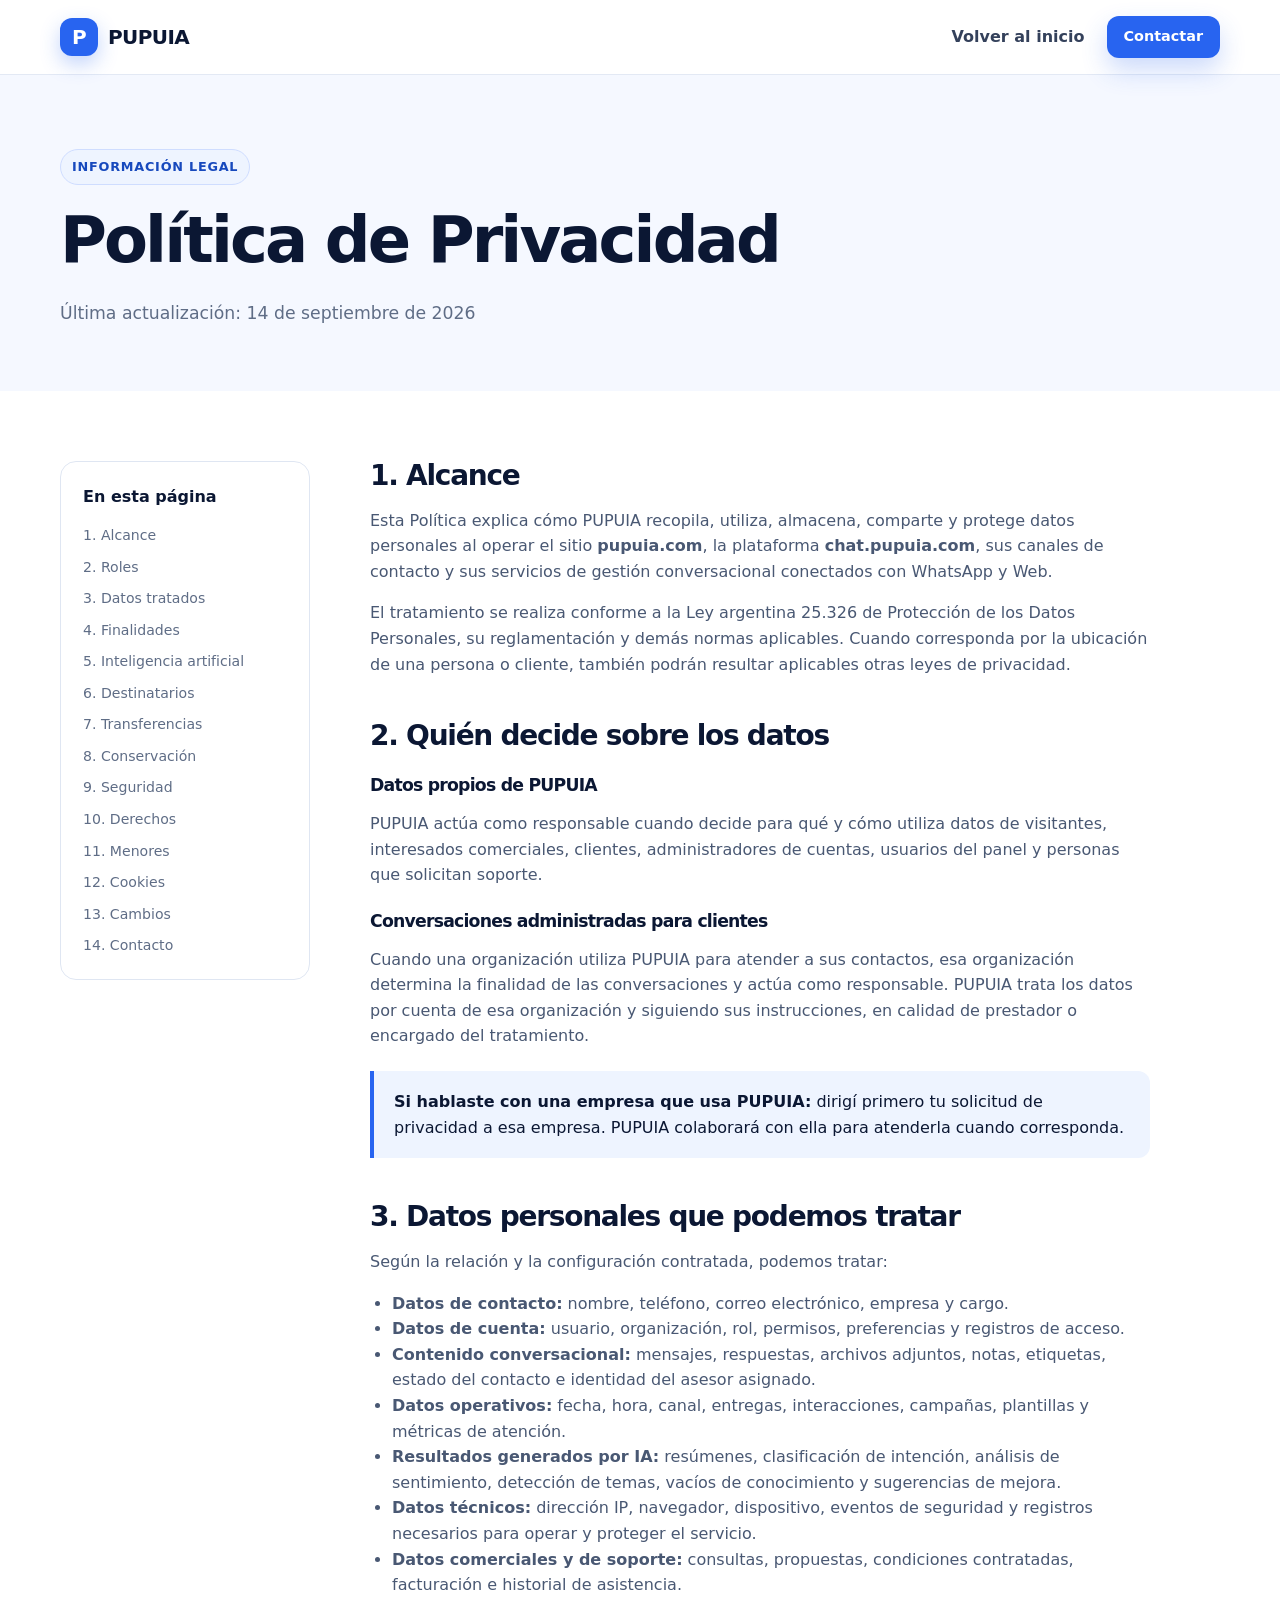
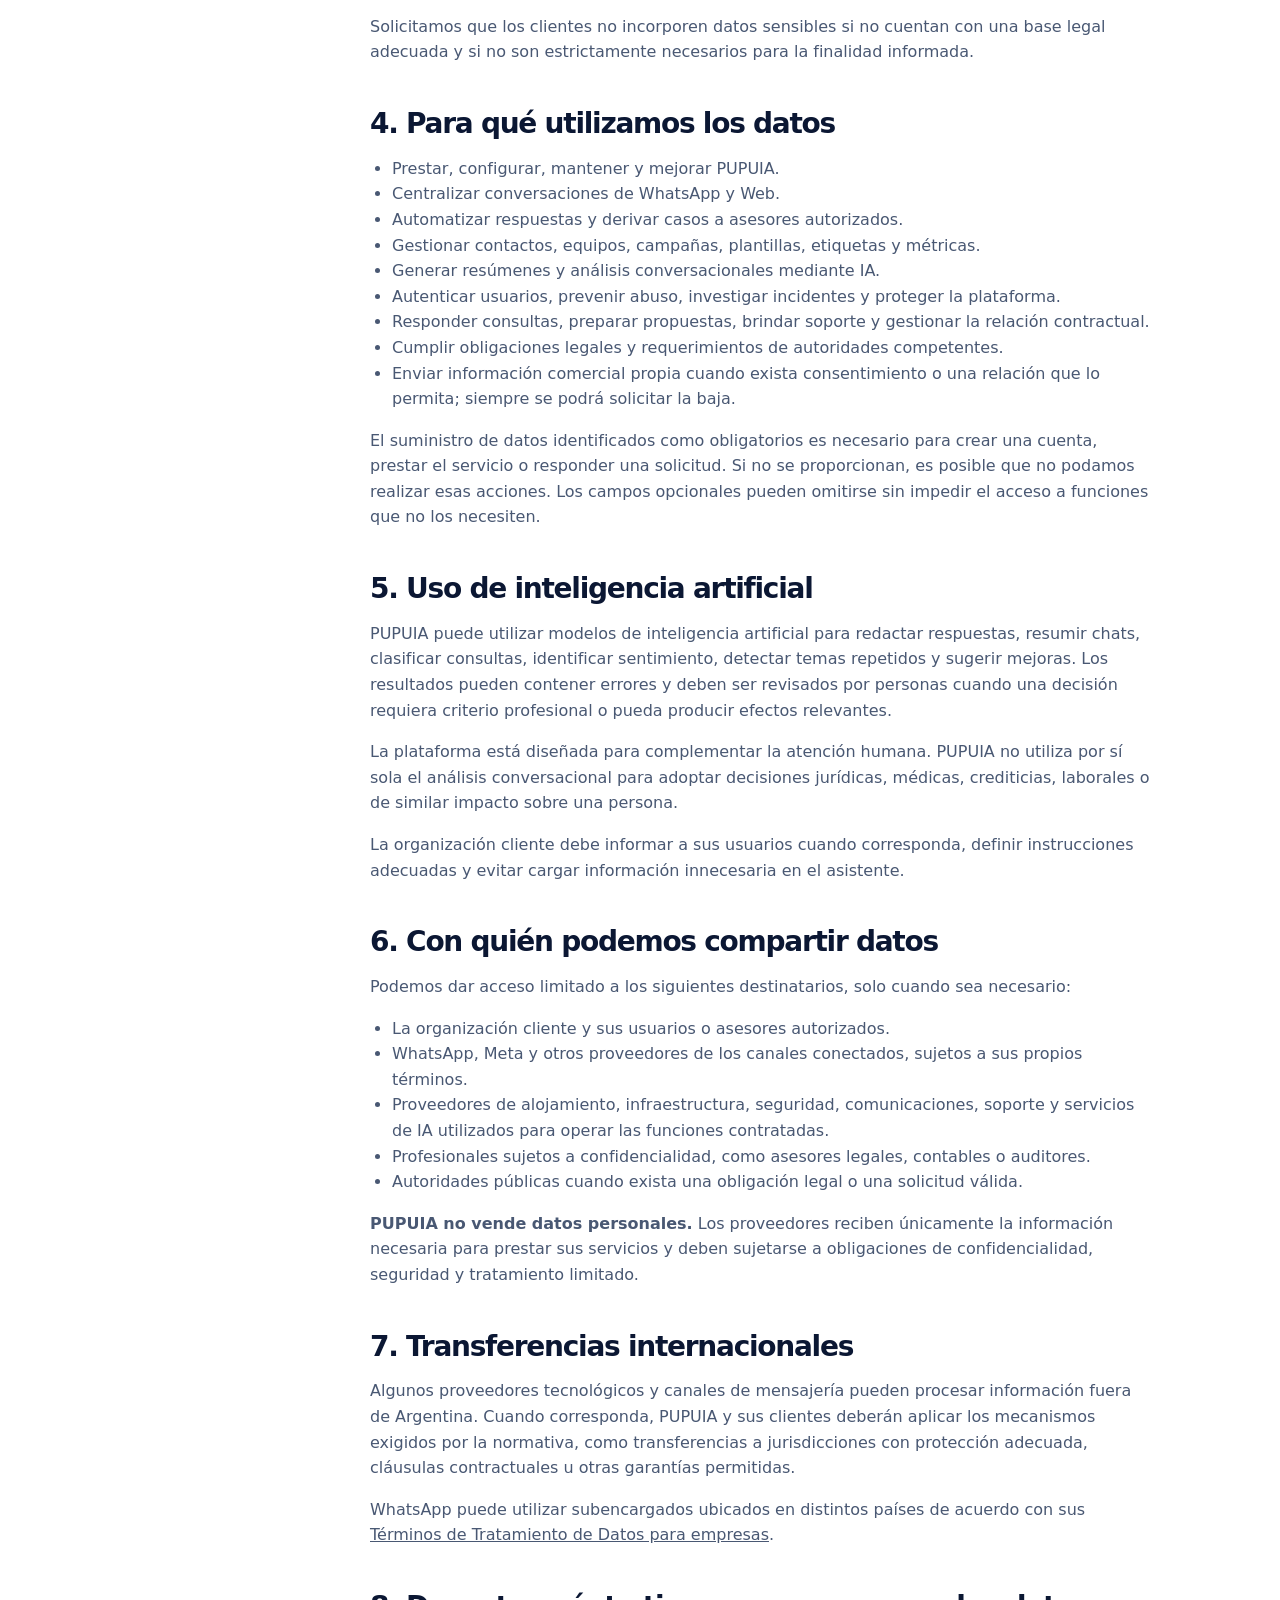
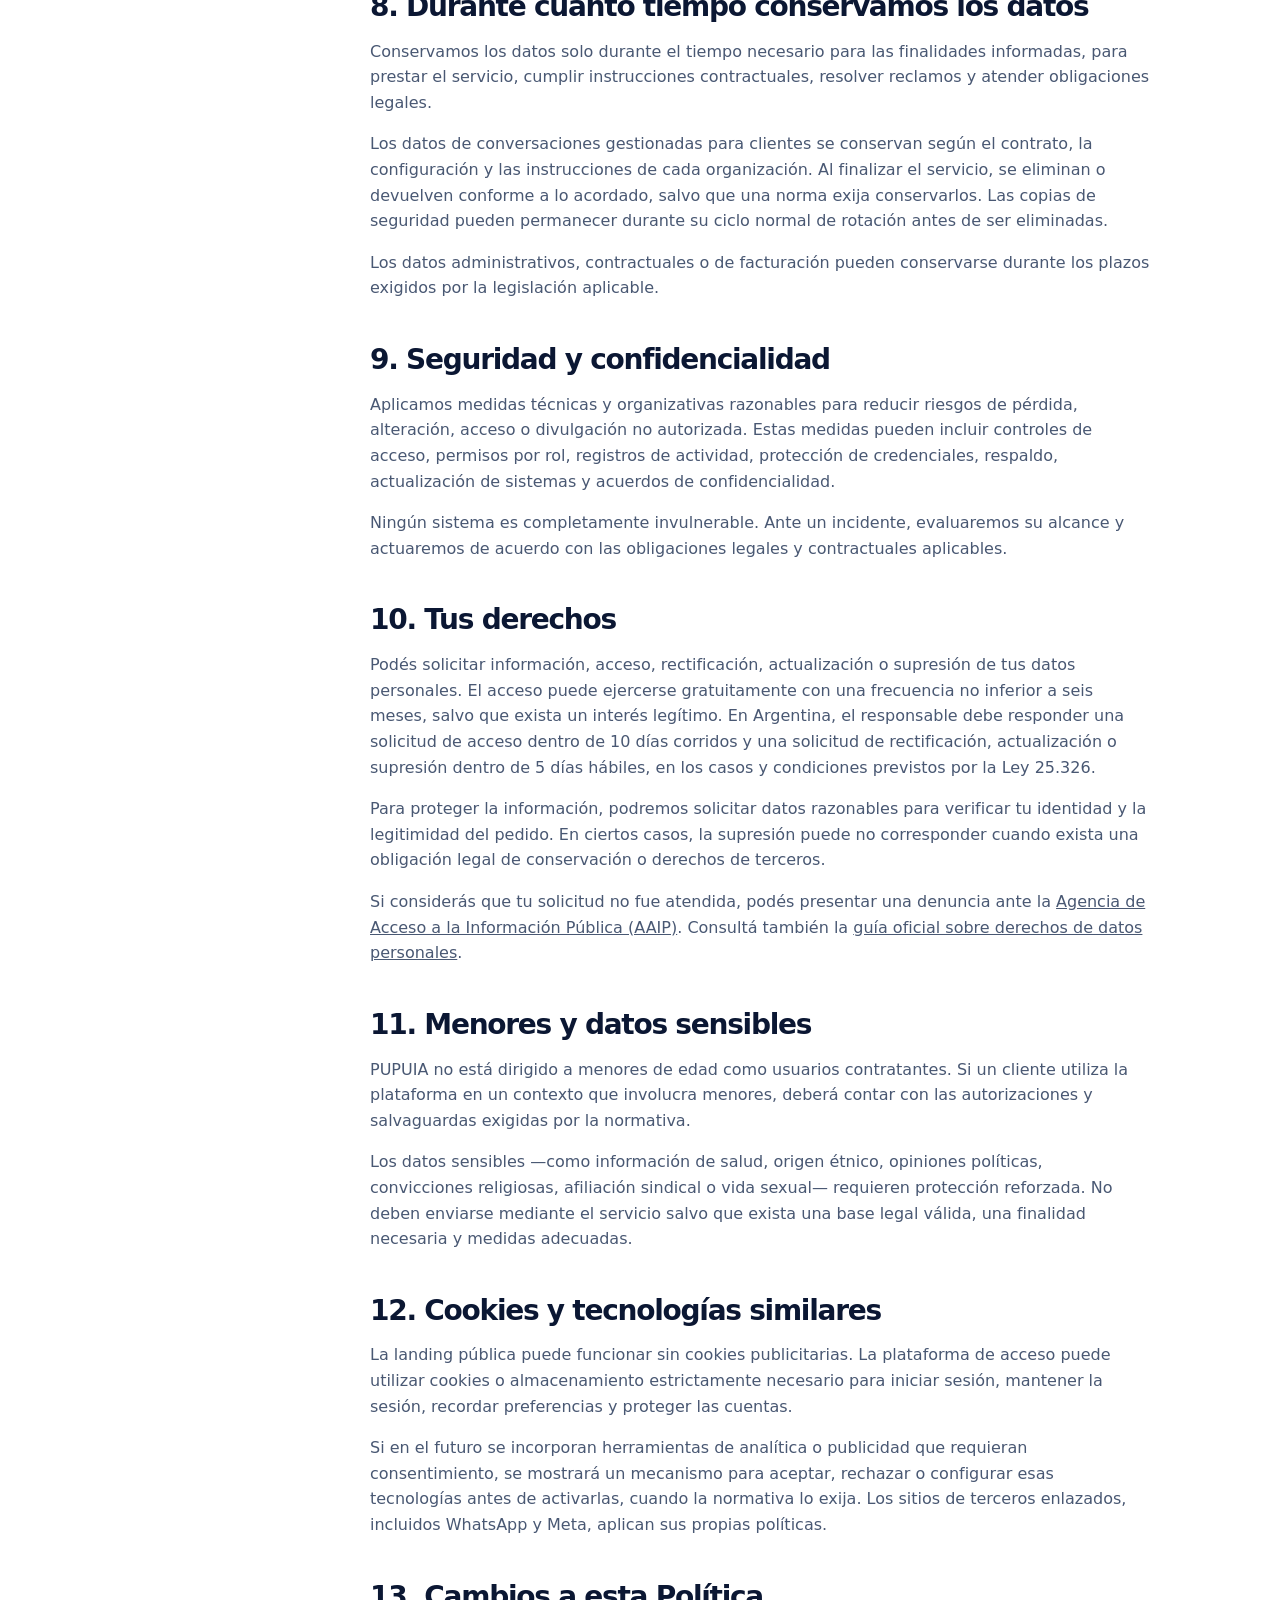
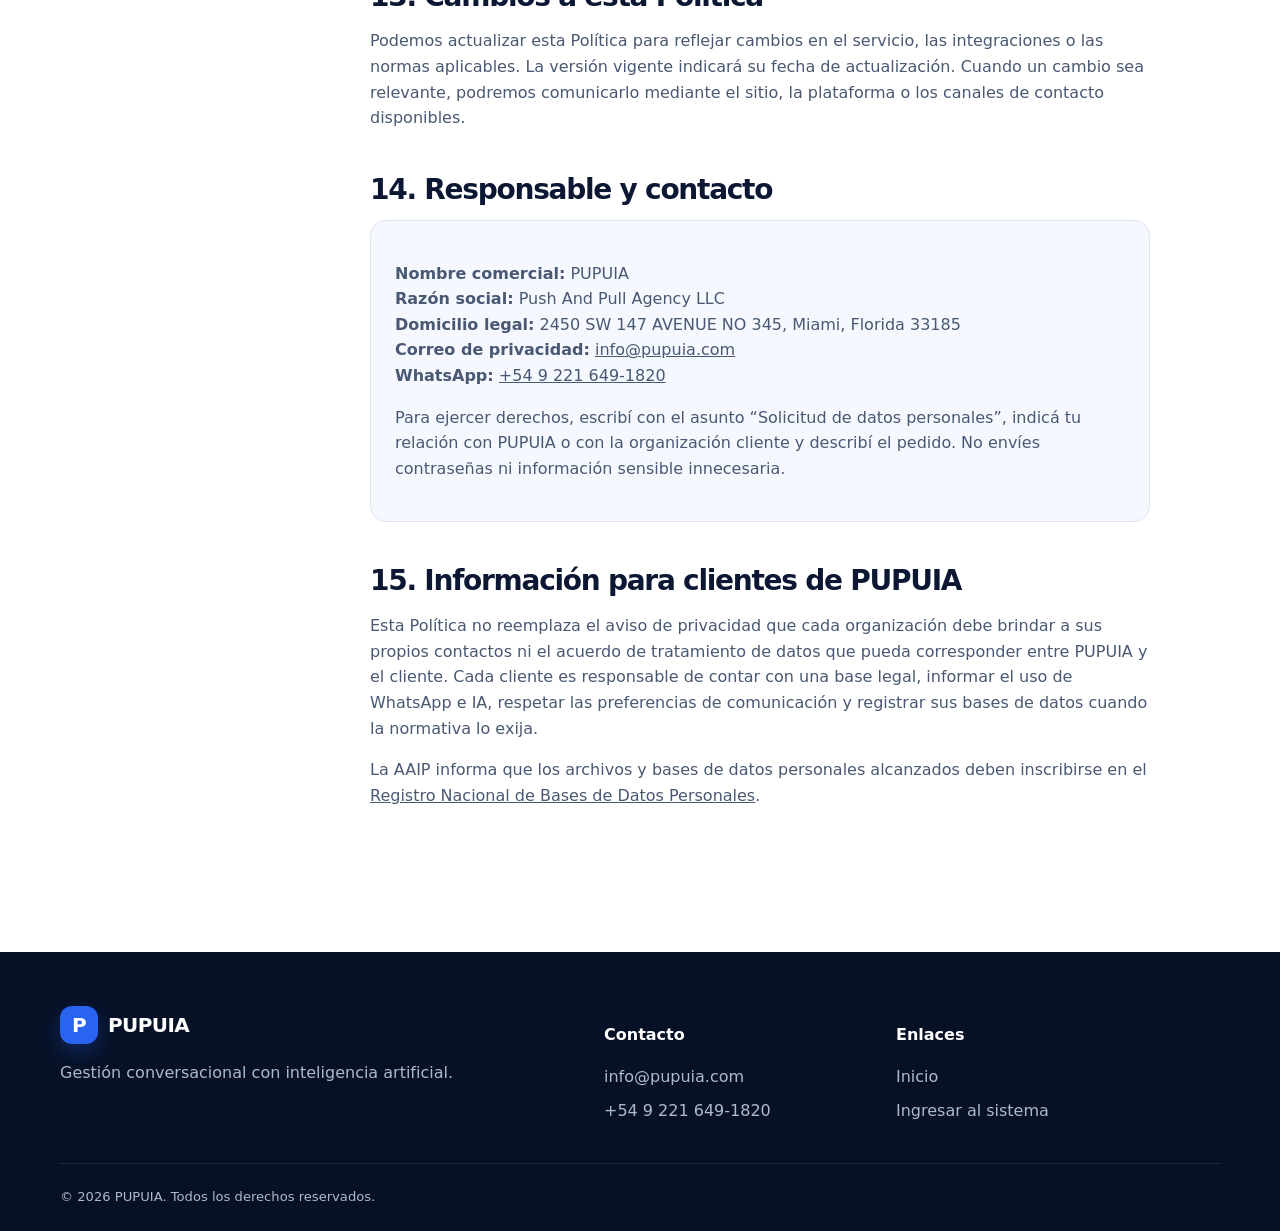
==== commit 233416c0: "Complete privacy policy legal details" ====
--- a/privacidad.html
+++ b/privacidad.html
@@ -32,8 +32,6 @@
       <aside class="legal-toc" aria-label="Contenido de la política"><strong>En esta página</strong><a href="#alcance">1. Alcance</a><a href="#roles">2. Roles</a><a href="#datos">3. Datos tratados</a><a href="#finalidades">4. Finalidades</a><a href="#ia">5. Inteligencia artificial</a><a href="#destinatarios">6. Destinatarios</a><a href="#transferencias">7. Transferencias</a><a href="#conservacion">8. Conservación</a><a href="#seguridad">9. Seguridad</a><a href="#derechos">10. Derechos</a><a href="#menores">11. Menores</a><a href="#cookies">12. Cookies</a><a href="#cambios">13. Cambios</a><a href="#contacto">14. Contacto</a></aside>
 
       <article class="legal-content">
-        <div class="legal-warning"><strong>Dato pendiente antes de publicar:</strong> para que este aviso identifique plenamente al responsable, completá en la sección 12 la razón social y el domicilio legal exactos. No fueron inventados porque no se proporcionaron.</div>
-
         <section id="alcance"><h2>1. Alcance</h2><p>Esta Política explica cómo PUPUIA recopila, utiliza, almacena, comparte y protege datos personales al operar el sitio <strong>pupuia.com</strong>, la plataforma <strong>chat.pupuia.com</strong>, sus canales de contacto y sus servicios de gestión conversacional conectados con WhatsApp y Web.</p><p>El tratamiento se realiza conforme a la Ley argentina 25.326 de Protección de los Datos Personales, su reglamentación y demás normas aplicables. Cuando corresponda por la ubicación de una persona o cliente, también podrán resultar aplicables otras leyes de privacidad.</p></section>
 
         <section id="roles"><h2>2. Quién decide sobre los datos</h2><h3>Datos propios de PUPUIA</h3><p>PUPUIA actúa como responsable cuando decide para qué y cómo utiliza datos de visitantes, interesados comerciales, clientes, administradores de cuentas, usuarios del panel y personas que solicitan soporte.</p><h3>Conversaciones administradas para clientes</h3><p>Cuando una organización utiliza PUPUIA para atender a sus contactos, esa organización determina la finalidad de las conversaciones y actúa como responsable. PUPUIA trata los datos por cuenta de esa organización y siguiendo sus instrucciones, en calidad de prestador o encargado del tratamiento.</p><div class="legal-note"><strong>Si hablaste con una empresa que usa PUPUIA:</strong> dirigí primero tu solicitud de privacidad a esa empresa. PUPUIA colaborará con ella para atenderla cuando corresponda.</div></section>
@@ -60,7 +58,7 @@
 
         <section id="cambios"><h2>13. Cambios a esta Política</h2><p>Podemos actualizar esta Política para reflejar cambios en el servicio, las integraciones o las normas aplicables. La versión vigente indicará su fecha de actualización. Cuando un cambio sea relevante, podremos comunicarlo mediante el sitio, la plataforma o los canales de contacto disponibles.</p></section>
 
-        <section id="contacto"><h2>14. Responsable y contacto</h2><div class="legal-contact"><p><strong>Nombre comercial:</strong> PUPUIA<br><strong>Razón social:</strong> [COMPLETAR ANTES DE PUBLICAR]<br><strong>Domicilio legal:</strong> [COMPLETAR ANTES DE PUBLICAR]<br><strong>Correo de privacidad:</strong> <a href="mailto:info@pupuia.com">info@pupuia.com</a><br><strong>WhatsApp:</strong> <a href="https://wa.me/5492216491820" target="_blank" rel="noopener noreferrer">+54 9 221 649-1820</a></p><p>Para ejercer derechos, escribí con el asunto “Solicitud de datos personales”, indicá tu relación con PUPUIA o con la organización cliente y describí el pedido. No envíes contraseñas ni información sensible innecesaria.</p></div></section>
+        <section id="contacto"><h2>14. Responsable y contacto</h2><div class="legal-contact"><p><strong>Nombre comercial:</strong> PUPUIA<br><strong>Razón social:</strong> Push And Pull Agency LLC<br><strong>Domicilio legal:</strong> 2450 SW 147 AVENUE NO 345, Miami, Florida 33185<br><strong>Correo de privacidad:</strong> <a href="mailto:info@pupuia.com">info@pupuia.com</a><br><strong>WhatsApp:</strong> <a href="https://wa.me/5492216491820" target="_blank" rel="noopener noreferrer">+54 9 221 649-1820</a></p><p>Para ejercer derechos, escribí con el asunto “Solicitud de datos personales”, indicá tu relación con PUPUIA o con la organización cliente y describí el pedido. No envíes contraseñas ni información sensible innecesaria.</p></div></section>
 
         <section><h2>15. Información para clientes de PUPUIA</h2><p>Esta Política no reemplaza el aviso de privacidad que cada organización debe brindar a sus propios contactos ni el acuerdo de tratamiento de datos que pueda corresponder entre PUPUIA y el cliente. Cada cliente es responsable de contar con una base legal, informar el uso de WhatsApp e IA, respetar las preferencias de comunicación y registrar sus bases de datos cuando la normativa lo exija.</p><p>La AAIP informa que los archivos y bases de datos personales alcanzados deben inscribirse en el <a href="https://www.argentina.gob.ar/aaip/datospersonales/tramites" target="_blank" rel="noopener noreferrer">Registro Nacional de Bases de Datos Personales</a>.</p></section>
       </article>
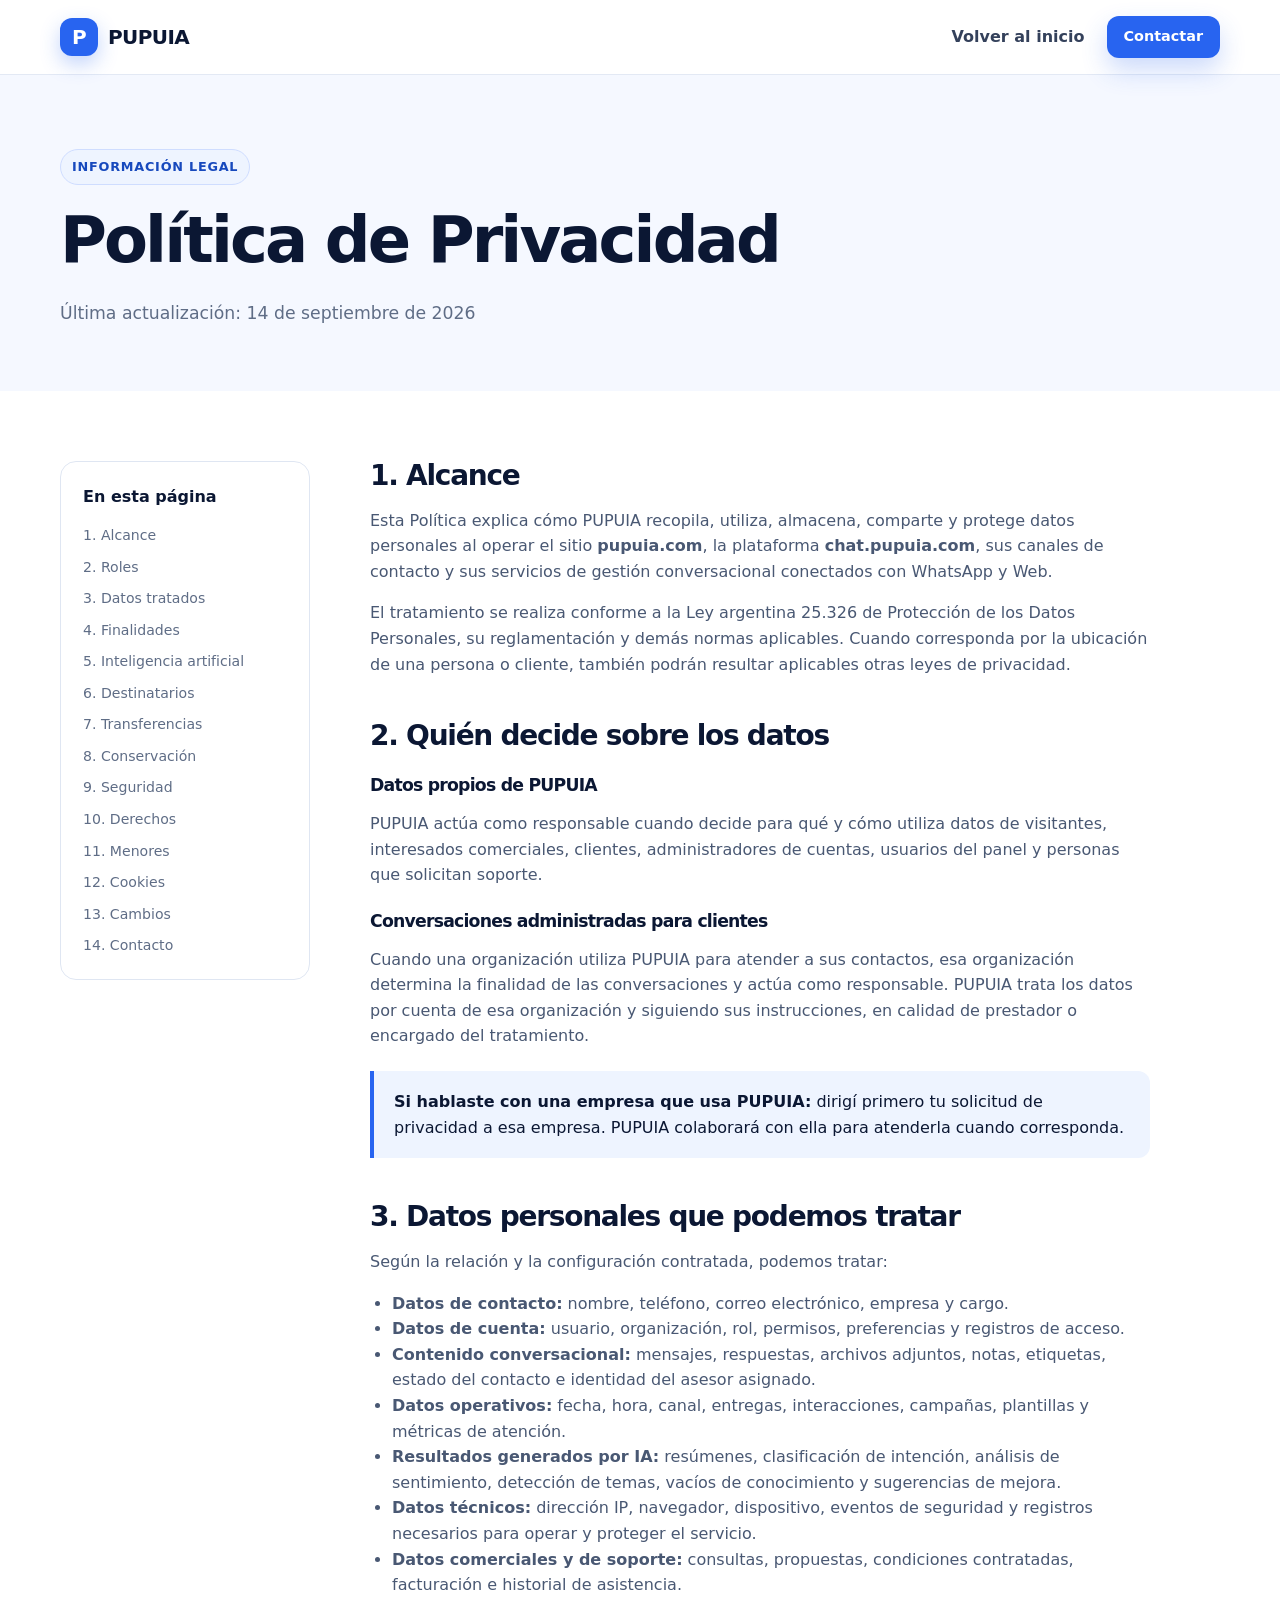
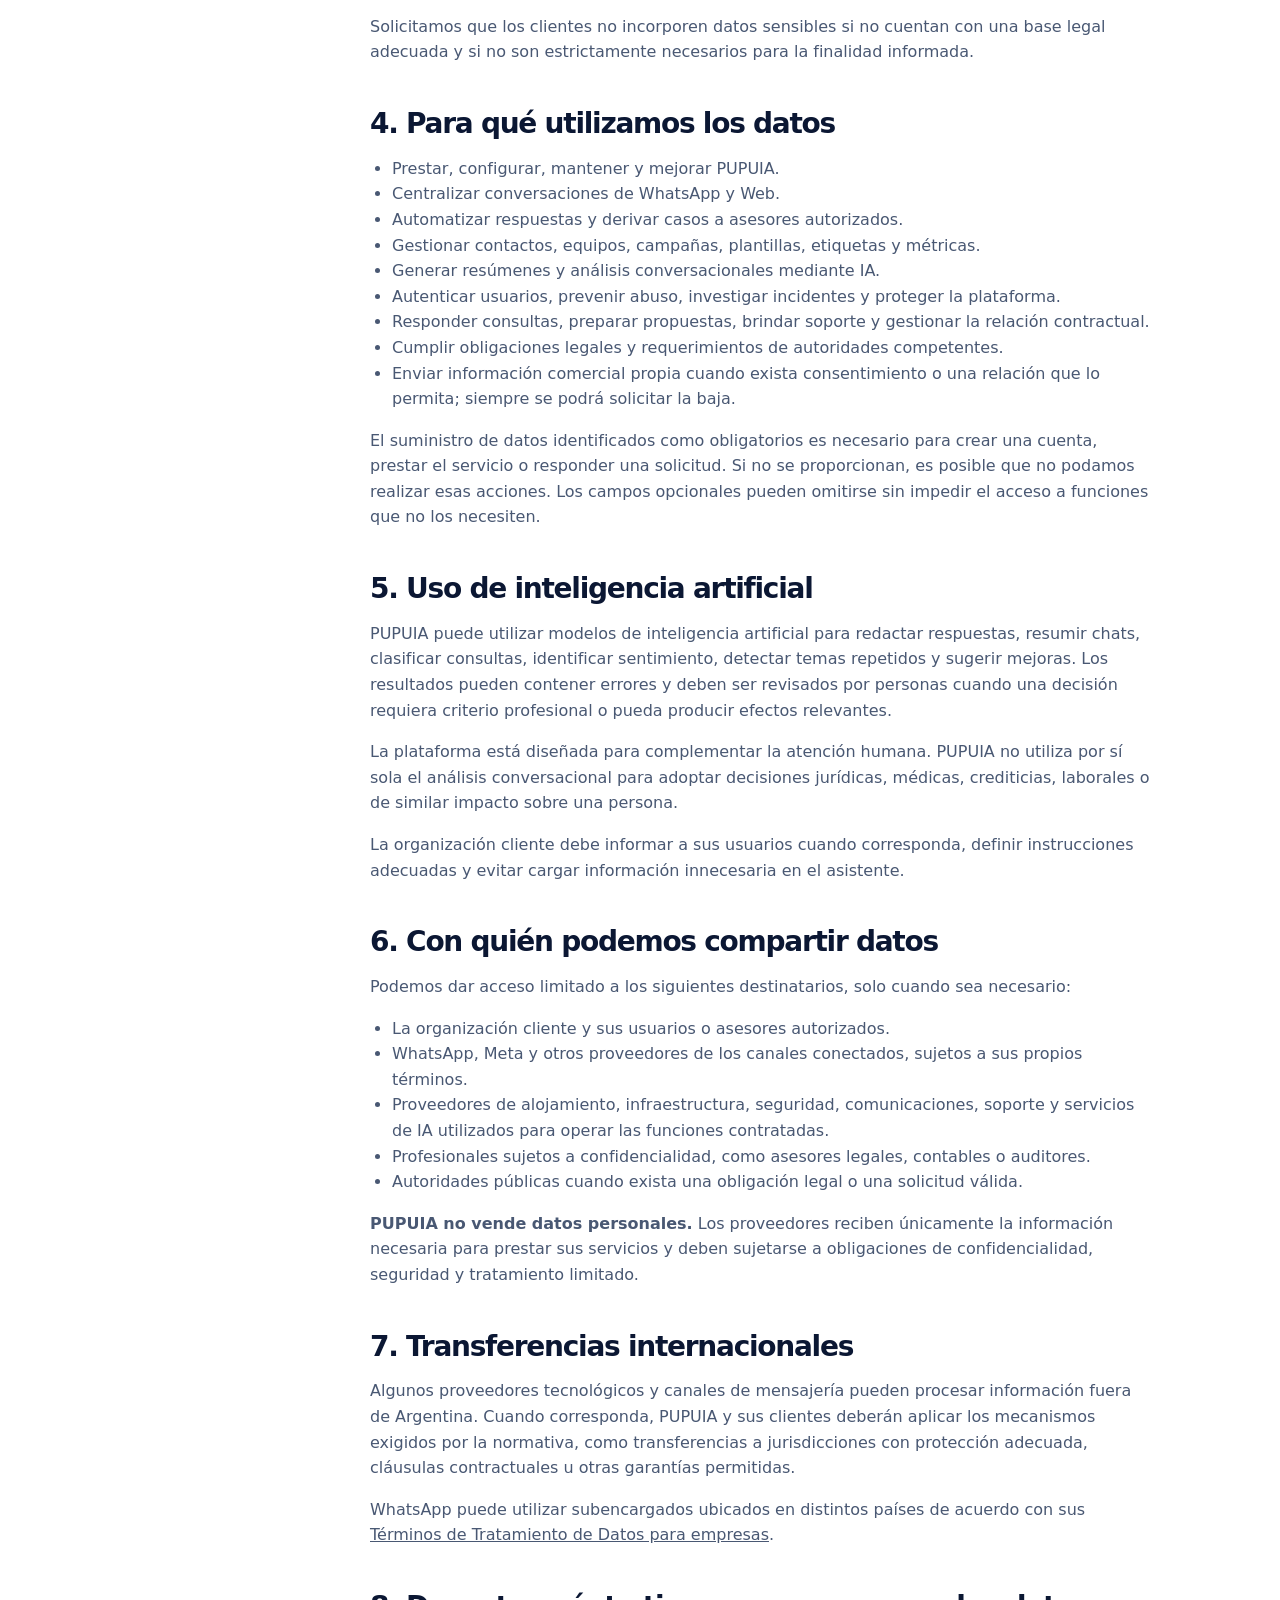
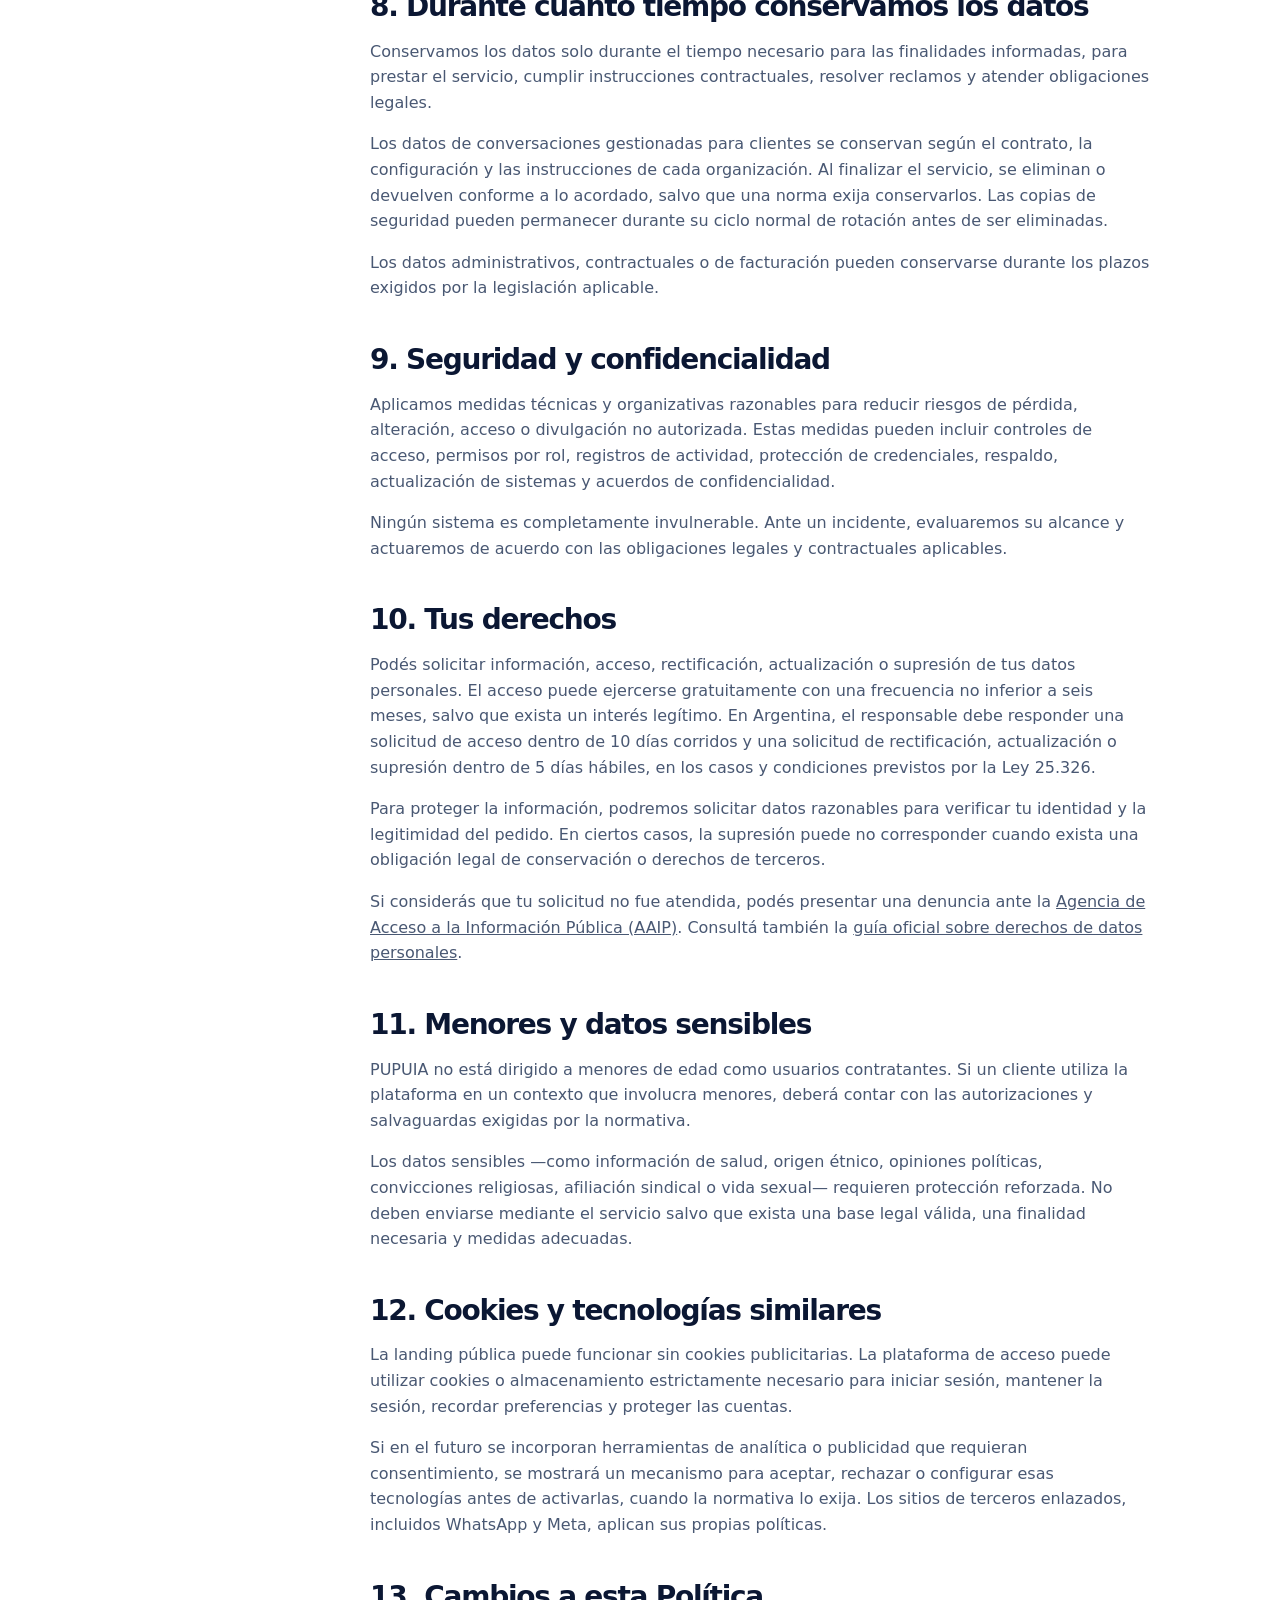
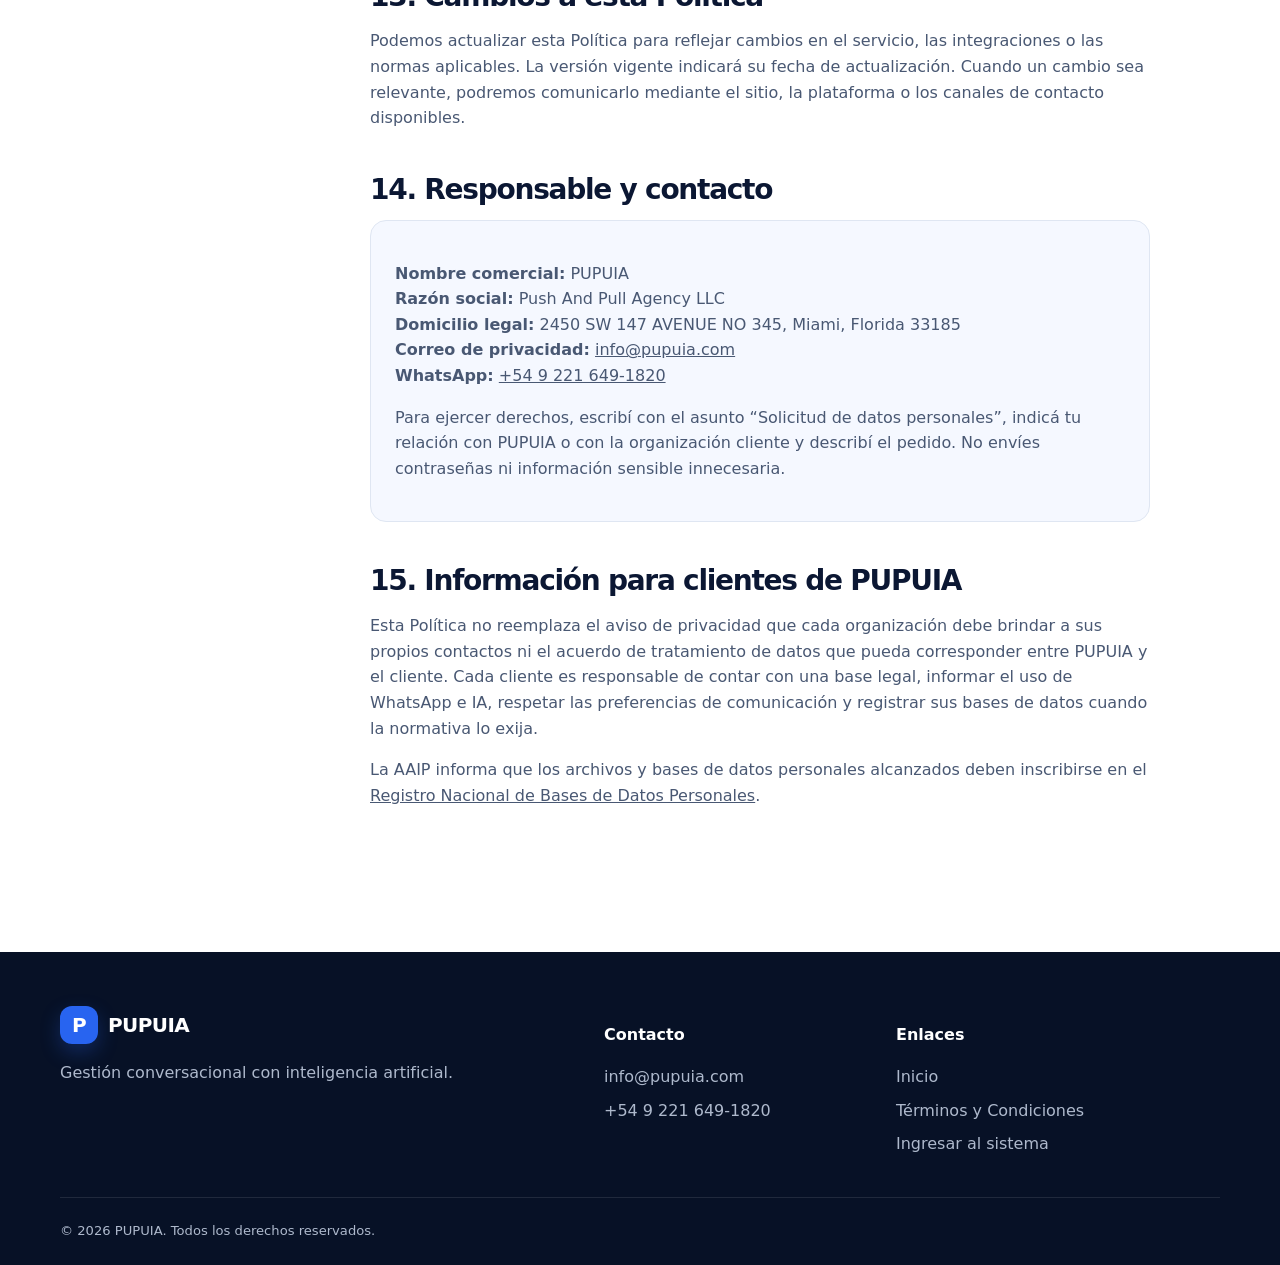
==== commit 15f52fb5: "Add terms and conditions page" ====
--- a/privacidad.html
+++ b/privacidad.html
@@ -65,7 +65,7 @@
     </div>
   </main>
 
-  <footer class="site-footer"><div class="container"><div class="footer-grid"><div><a class="brand" href="index.html"><span class="brand-mark">P</span><span>PUPUIA</span></a><p>Gestión conversacional con inteligencia artificial.</p></div><div><p class="footer-title">Contacto</p><div class="footer-links"><a href="mailto:info@pupuia.com">info@pupuia.com</a><a href="https://wa.me/5492216491820" target="_blank" rel="noopener noreferrer">+54 9 221 649-1820</a></div></div><div><p class="footer-title">Enlaces</p><div class="footer-links"><a href="index.html">Inicio</a><a href="https://chat.pupuia.com" target="_blank" rel="noopener noreferrer">Ingresar al sistema</a></div></div></div><div class="copyright">© <span data-year>2026</span> PUPUIA. Todos los derechos reservados.</div></div></footer>
+  <footer class="site-footer"><div class="container"><div class="footer-grid"><div><a class="brand" href="index.html"><span class="brand-mark">P</span><span>PUPUIA</span></a><p>Gestión conversacional con inteligencia artificial.</p></div><div><p class="footer-title">Contacto</p><div class="footer-links"><a href="mailto:info@pupuia.com">info@pupuia.com</a><a href="https://wa.me/5492216491820" target="_blank" rel="noopener noreferrer">+54 9 221 649-1820</a></div></div><div><p class="footer-title">Enlaces</p><div class="footer-links"><a href="index.html">Inicio</a><a href="terminos.html">Términos y Condiciones</a><a href="https://chat.pupuia.com" target="_blank" rel="noopener noreferrer">Ingresar al sistema</a></div></div></div><div class="copyright">© <span data-year>2026</span> PUPUIA. Todos los derechos reservados.</div></div></footer>
   <script src="script.js" defer></script>
 </body>
 </html>
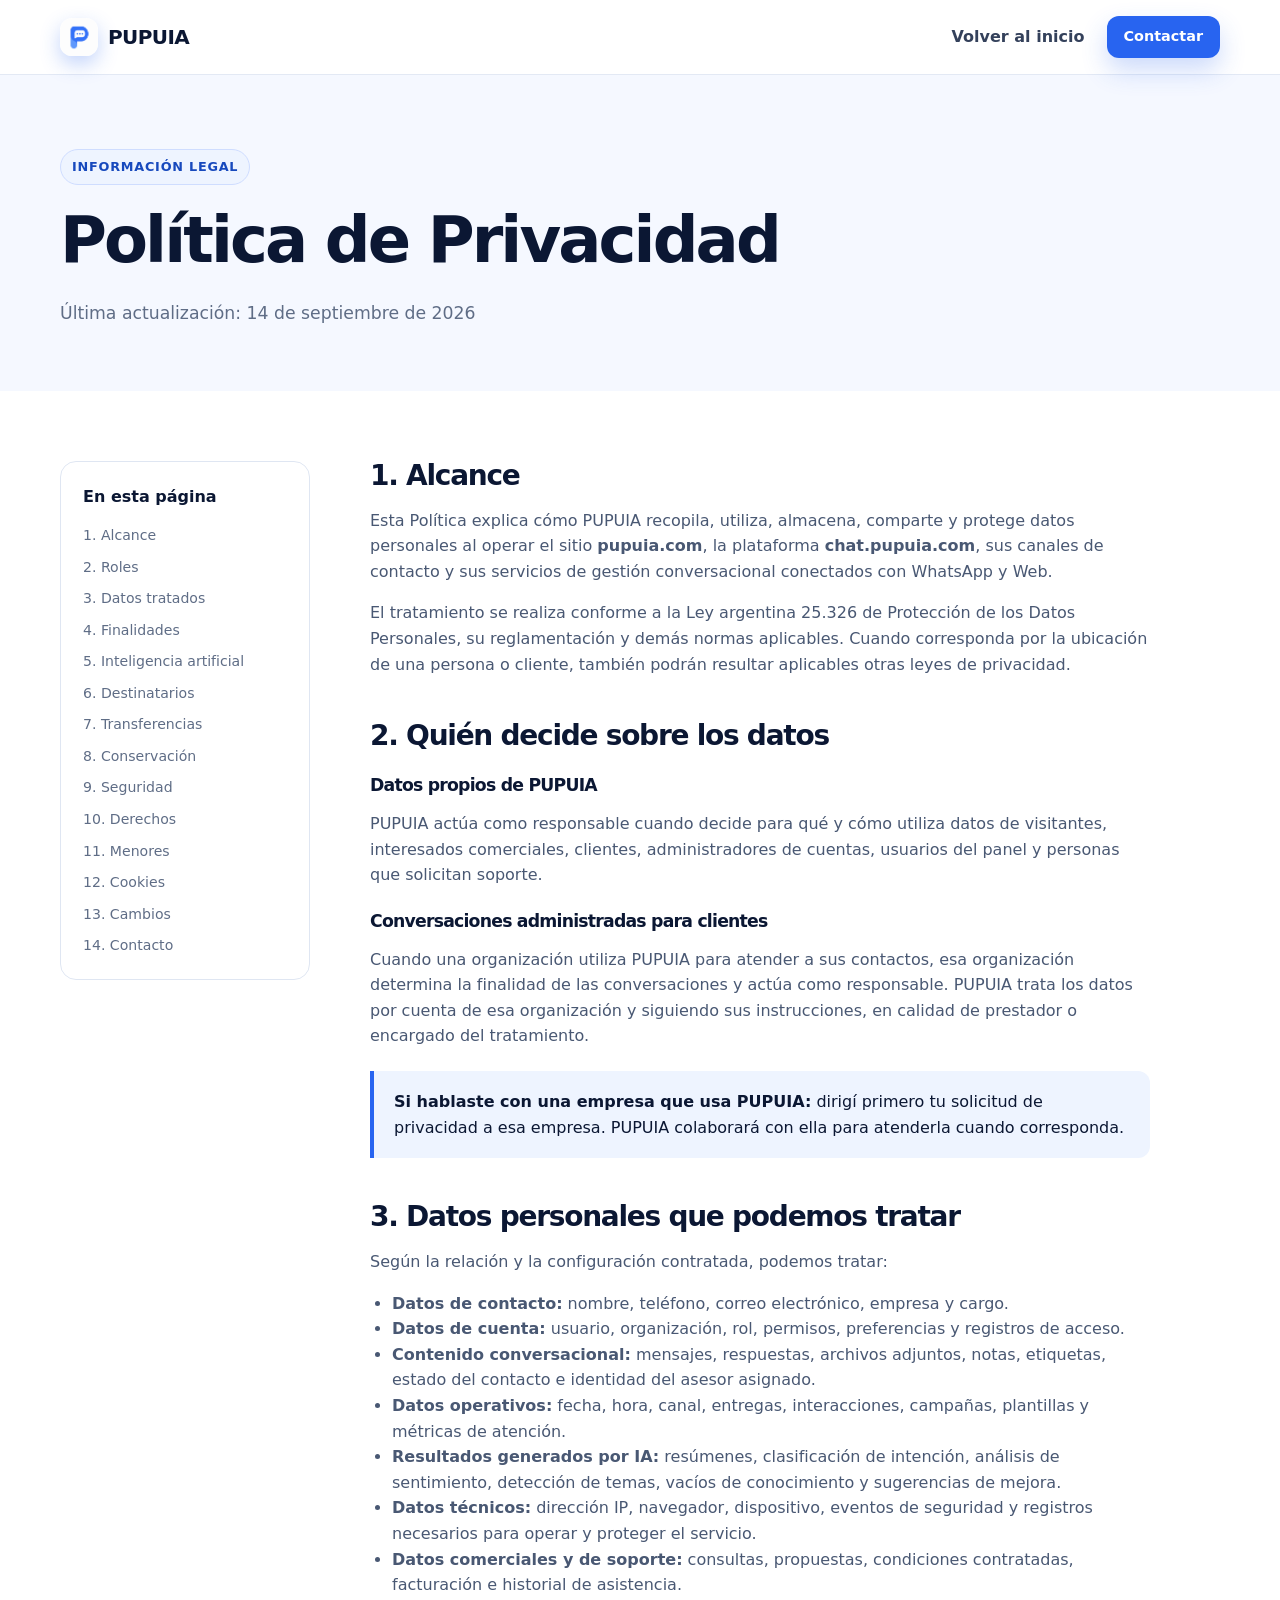
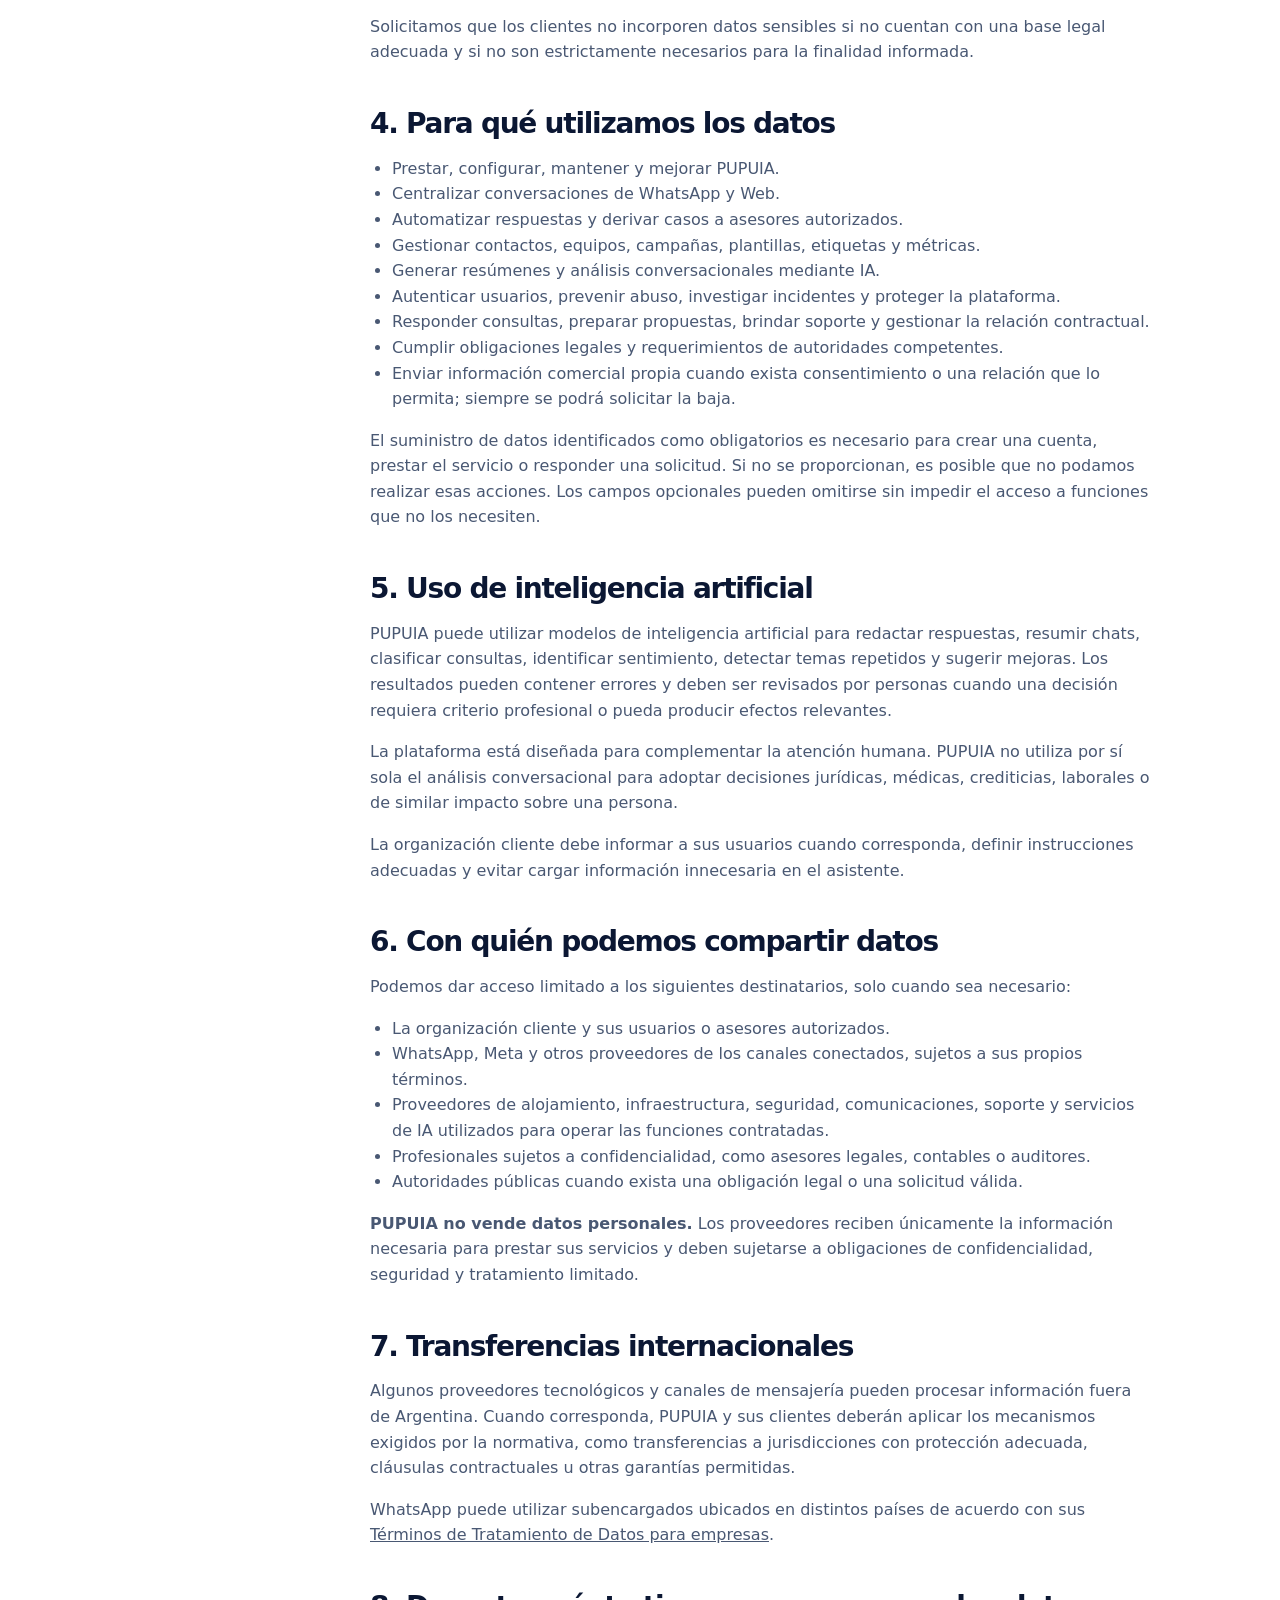
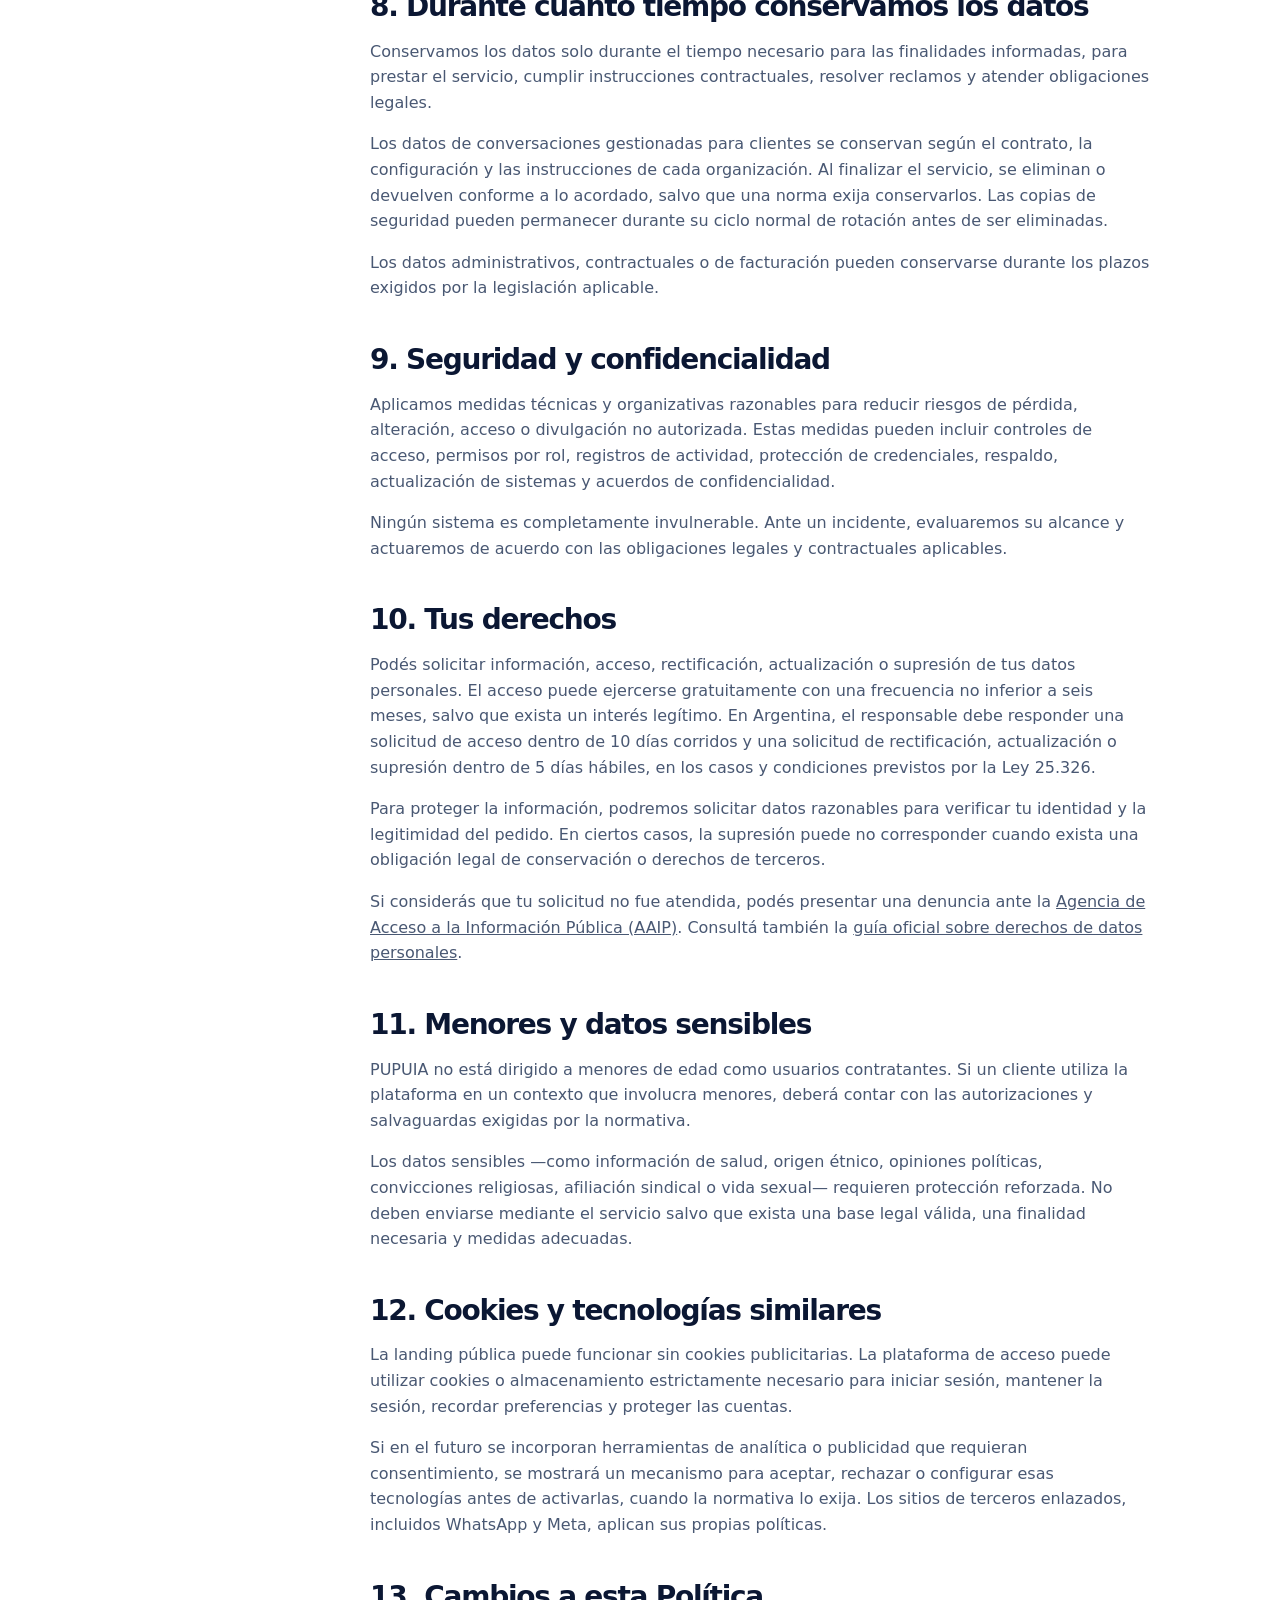
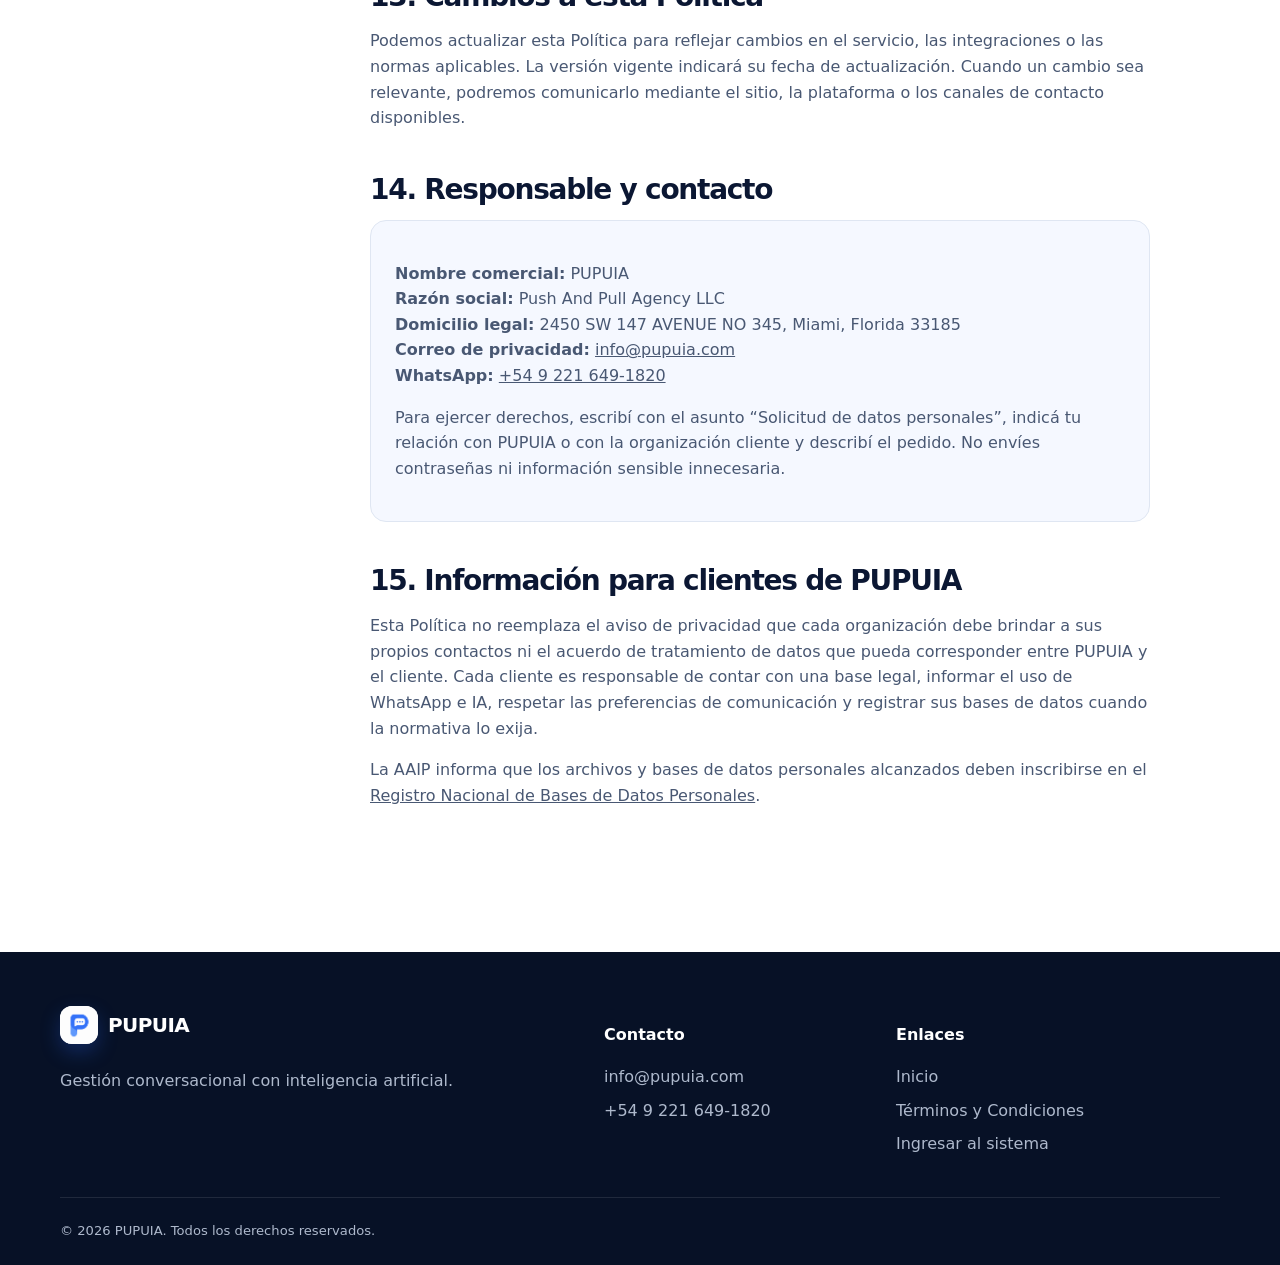
==== commit ccc0a908: "Use PUPUIA logo across site" ====
--- a/privacidad.html
+++ b/privacidad.html
@@ -8,7 +8,7 @@
   <meta name="robots" content="index,follow">
   <meta name="theme-color" content="#2864f0">
   <link rel="canonical" href="https://pupuia.com/privacidad.html">
-  <link rel="icon" type="image/svg+xml" href="data:image/svg+xml,%3Csvg xmlns='http://www.w3.org/2000/svg' viewBox='0 0 64 64'%3E%3Crect width='64' height='64' rx='18' fill='%232864f0'/%3E%3Cpath d='M18 20h28v18H31l-9 7v-7h-4z' fill='white'/%3E%3C/svg%3E">
+  <link rel="icon" type="image/png" href="logopupuia.png">
   <link rel="stylesheet" href="styles.css">
   <script type="application/ld+json">
   {"@context":"https://schema.org","@type":"WebPage","name":"Política de Privacidad de PUPUIA","url":"https://pupuia.com/privacidad.html","dateModified":"2026-09-14","inLanguage":"es-AR","isPartOf":{"@type":"WebSite","name":"PUPUIA","url":"https://pupuia.com/"}}
@@ -18,7 +18,7 @@
   <a class="skip-link" href="#politica">Saltar al contenido</a>
   <header class="site-header">
     <nav class="container nav" aria-label="Navegación principal">
-      <a class="brand" href="index.html"><span class="brand-mark">P</span><span>PUPUIA</span></a>
+      <a class="brand" href="index.html"><span class="brand-mark"><img src="logopupuia.png" alt=""></span><span>PUPUIA</span></a>
       <div class="legal-nav"><a href="index.html">Volver al inicio</a><a class="btn btn-primary btn-sm" href="https://wa.me/5492216491820?text=Hola%20PUPUIA%2C%20tengo%20una%20consulta%20sobre%20privacidad" target="_blank" rel="noopener noreferrer">Contactar</a></div>
     </nav>
   </header>
@@ -65,7 +65,7 @@
     </div>
   </main>
 
-  <footer class="site-footer"><div class="container"><div class="footer-grid"><div><a class="brand" href="index.html"><span class="brand-mark">P</span><span>PUPUIA</span></a><p>Gestión conversacional con inteligencia artificial.</p></div><div><p class="footer-title">Contacto</p><div class="footer-links"><a href="mailto:info@pupuia.com">info@pupuia.com</a><a href="https://wa.me/5492216491820" target="_blank" rel="noopener noreferrer">+54 9 221 649-1820</a></div></div><div><p class="footer-title">Enlaces</p><div class="footer-links"><a href="index.html">Inicio</a><a href="terminos.html">Términos y Condiciones</a><a href="https://chat.pupuia.com" target="_blank" rel="noopener noreferrer">Ingresar al sistema</a></div></div></div><div class="copyright">© <span data-year>2026</span> PUPUIA. Todos los derechos reservados.</div></div></footer>
+  <footer class="site-footer"><div class="container"><div class="footer-grid"><div><a class="brand" href="index.html"><span class="brand-mark"><img src="logopupuia.png" alt=""></span><span>PUPUIA</span></a><p>Gestión conversacional con inteligencia artificial.</p></div><div><p class="footer-title">Contacto</p><div class="footer-links"><a href="mailto:info@pupuia.com">info@pupuia.com</a><a href="https://wa.me/5492216491820" target="_blank" rel="noopener noreferrer">+54 9 221 649-1820</a></div></div><div><p class="footer-title">Enlaces</p><div class="footer-links"><a href="index.html">Inicio</a><a href="terminos.html">Términos y Condiciones</a><a href="https://chat.pupuia.com" target="_blank" rel="noopener noreferrer">Ingresar al sistema</a></div></div></div><div class="copyright">© <span data-year>2026</span> PUPUIA. Todos los derechos reservados.</div></div></footer>
   <script src="script.js" defer></script>
 </body>
 </html>
--- a/styles.css
+++ b/styles.css
@@ -33,7 +33,8 @@
 .site-header { position: sticky; top: 0; z-index: 50; background: rgba(255,255,255,.88); border-bottom: 1px solid rgba(223,230,242,.85); backdrop-filter: blur(16px); }
 .nav { min-height: 74px; display: flex; align-items: center; justify-content: space-between; gap: 24px; }
 .brand { display: inline-flex; align-items: center; gap: 10px; text-decoration: none; font-weight: 850; letter-spacing: -.03em; font-size: 1.25rem; }
-.brand-mark { width: 38px; height: 38px; display: grid; place-items: center; border-radius: 12px; color: #fff; background: var(--blue); box-shadow: 0 8px 20px rgba(40,100,240,.28); font-weight: 900; }
+.brand-mark { width: 38px; height: 38px; display: grid; place-items: center; overflow: hidden; border-radius: 12px; background: #fff; box-shadow: 0 8px 20px rgba(40,100,240,.28); }
+.brand-mark img { width: 100%; height: 100%; display: block; object-fit: cover; }
 .nav-links { display: flex; align-items: center; gap: 28px; }
 .nav-links > a { color: #34415b; font-weight: 650; text-decoration: none; font-size: .94rem; }
 .nav-links > a:hover { color: var(--blue); }
@@ -66,7 +67,8 @@
 .dashboard { min-height: 470px; display: grid; grid-template-columns: 150px 210px 1fr; }
 .dash-side { padding: 18px 12px; border-right: 1px solid var(--line); background: #fbfcff; }
 .dash-brand { display: flex; align-items: center; gap: 8px; margin-bottom: 22px; font-size: .75rem; font-weight: 850; }
-.dash-brand b { display: grid; place-items: center; width: 25px; height: 25px; border-radius: 8px; background: var(--blue); color: #fff; }
+.dash-brand b { display: grid; place-items: center; overflow: hidden; width: 25px; height: 25px; border-radius: 8px; background: #fff; color: #fff; }
+.dash-brand b img { width: 100%; height: 100%; display: block; object-fit: cover; }
 .dash-menu { display: grid; gap: 7px; }
 .dash-menu span { padding: 9px 10px; border-radius: 8px; color: #67738c; font-size: .68rem; font-weight: 720; }
 .dash-menu .active { color: var(--blue); background: #eaf1ff; }
